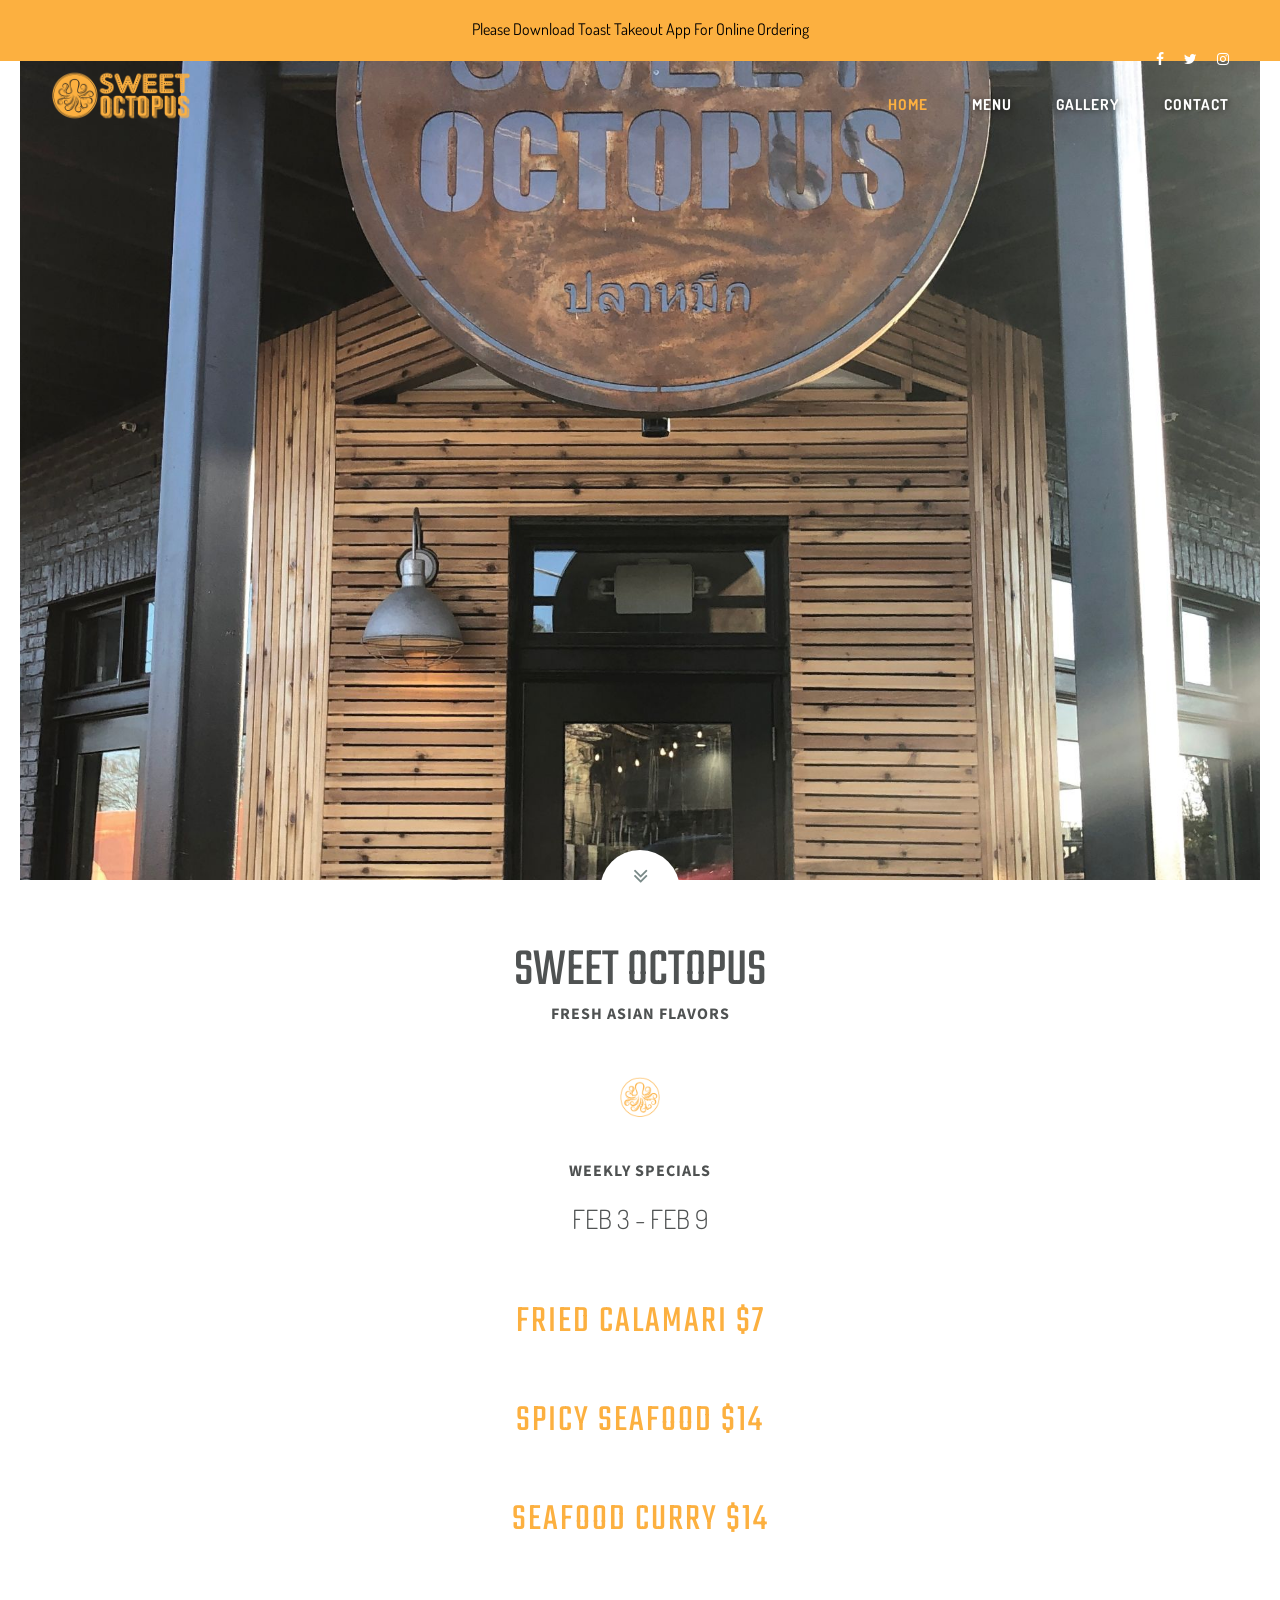
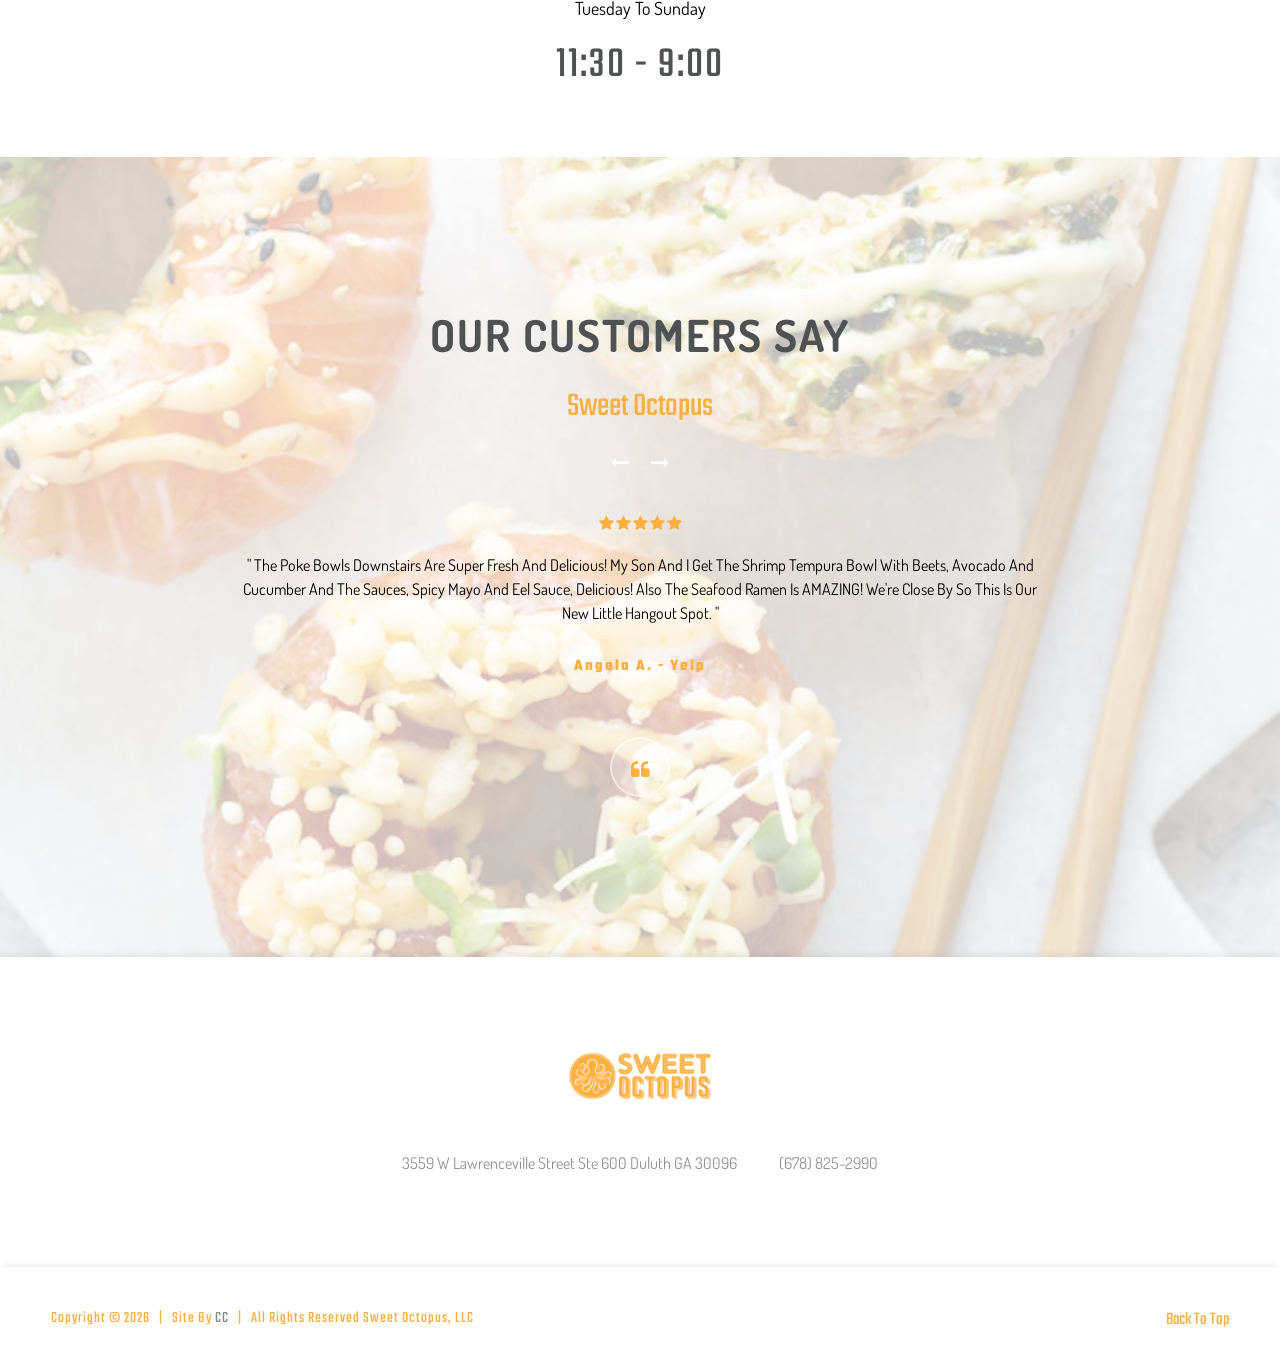
==== index.html @ 7206e348 "udpate date" ====
<!DOCTYPE HTML>
<html lang="en">
    <head>
        <!--=============== basic  ===============-->
        <meta charset="UTF-8">
        <title>Sweet Octopus | Atlanta Poke and Ramen</title>
        <meta name="viewport" content="width=device-width, initial-scale=1.0, minimum-scale=1.0, maximum-scale=1.0, user-scalable=no">
        <meta name="robots" content="index, follow"/>
        <meta name="keywords" content="atlanta ga poke ramen sake beer noodles thai food restaurant"/>
        <meta name="description" content="Poke and ramen restaurant in atlanta georgia"/>
        <!--=============== favicon  ===============-->
        <link rel="apple-touch-icon" sizes="180x180" href="/apple-touch-icon.png">
        <link rel="icon" type="image/png" sizes="32x32" href="/favicon-32x32.png">
        <link rel="icon" type="image/png" sizes="16x16" href="/favicon-16x16.png">
        <link rel="manifest" href="/site.webmanifest">

        <!--=============== css  ===============-->
        <link type="text/css" rel="stylesheet" href="css/reset.css">
        <link type="text/css" rel="stylesheet" href="css/plugins.css">
        <link type="text/css" rel="stylesheet" href="css/style.css">
        <link type="text/css" rel="stylesheet" href="css/color.css">
        <link href="https://fonts.googleapis.com/css?family=Dosis:400,700|Teko:400,700&display=swap" rel="stylesheet">


        <!--=============== favicons ===============-->
        <link rel="shortcut icon" href="/favicon.ico">
    </head>
    <body>
        <div class="loader"><img src="images/loader.png" alt="sweet octopus loading"></div>
        <!--================= main start ================-->
        <div id="main">
            <!--=============== header ===============-->

            <header>
                <div class="header-inner">
                    <div class="container">
                        <!--navigation social links-->
                        <div class="nav-social">
                            <ul>
                                <li><a href="https://www.facebook.com/SweetOctopusATL/" target="_blank"><i class="fa fa-facebook"></i></a></li>
                                <li><a href="#" target="_blank"><i class="fa fa-twitter"></i></a></li>
                                <li><a href="https://www.instagram.com/thesweetoctopus/" target="_blank"><i class="fa fa-instagram"></i></a></li>
                            </ul>
                        </div>
                        <!--logo-->
                        <div class="logo-holder">
                            <a href="index.html">
                            <img src="images/logo.png" class="respimg logo-vis" alt="sweet octopus logo">
                            <img src="images/logo2.png" class="respimg logo-notvis" alt="sweet octopus logo">
                            </a>
                        </div>
                        <!--Navigation -->
                        <div class="nav-holder">
                            <nav>
                                <ul>
                                    <li><a href="index.html" class="act-link">Home</a></li>
                                    <li><a href="#">Menu</a>
                                        <!-- Drop down -->
                                        <ul>
                                            <li><a href="sweetoctopus-poke-menu.html">Poke Menu </a></li>
                                            <li><a href="sweetoctopus-ramen-menu.html">Ramen Menu </a></li>
                                            <li><a href="sweetoctopus-thai-menu.html">Thai Menu </a></li>
                                            <li><a href="sweetoctopus-bar-menu.html">Bar Menu </a></li>
                                        </ul>
                                    </li>
                                    <li><a href="gallery.html">Gallery</a></li>
                                    <!-- <li><a href="#">Online Order</a>
                                        <ul>
                                            <li><a href="sweetoctopus-poke-menu.html">Curbside Pickup </a></li>
                                            <li><a href="sweetoctopus-ramen-menu.html">Delivery by UberEats </a></li>
                                        </ul>
                                    </li> -->
                                    <!-- <li><a href="sweetoctopus-press.html">Press</a></li>
                                    <li><a href="sweetoctopus-events.html">Events</a></li> -->
                                    <li><a href="contact.html">Contact</a></li>

                                </ul>
                            </nav>
                        </div>
                    </div>
                </div>
            </header>
            <!--header end-->
            <!--=============== wrapper ===============-->
            <div id="wrapper">
                <!--=============== Hero content ===============-->
                <div class="content full-height hero-content">
                    <div class="slideshow-container" data-top-bottom="transform: translateY(300px);" data-bottom-top="transform: translateY(-300px);">
                        <!-- slideshow -->
                        <div class="slides-container">
                            <!-- 1 -->
                            <div class="bg" style="background-image: url(images/bg/sweet-octopus-banner-entrance.jpg)"></div>
                            <!-- 1 -->
                            <div class="bg" style="background-image: url(images/bg/sweet-octopus-banner-poke.jpg)"></div>
                            <!-- 2 -->
                            <div class="bg" style="background-image: url(images/bg/sweet-octopus-banner-ramen.jpg)"></div>
                            <!-- 3 -->
                            <div class="bg" style="background-image: url(images/bg/sweet-octopus-banner-poke-2.jpg)"></div>
                        </div>
                        </div>
                        <div class="hero-title-holder">
                            <!-- <div class="overlay"></div> -->
                            <!-- <div class="hero-title">
                                <div class="hp-logo-container">
                                    <div class=""><img src="images/logo-lg.png" class="hp-logo" alt="sweet octopus octopus"></div>
                                </div>
                                <div class="separator color-separator"></div>
                                <h3>Order Online</h3>

                                <h4>Responsive restaurant  template</h4>
                            </div> -->
                        </div>
                        <div class="hero-link">
                            <a class="custom-scroll-link" href="#sec1"><i class="fa fa-angle-double-down"></i></a>
                        </div>
                </div>
                <!--hero end-->
                <div class="content">
                    <!--=============== About ===============-->
                    <section class="about-section">
                        <div class="container">

                            <div class="row">
                                <div class="col-md-12">
                                    <div class="section-title">
                                        <h1>Sweet Octopus</h1>
                                        <h4 class="decor-title">fresh asian flavors</h4>
                                    </div>

                                </div>
                                <div class="col-md-12">
                                    <div class="section-title">
                                        <div class="separator color-separator"></div>
                                        <br>
                                        <br>
                                        <h4 class="decor-title">Weekly Specials</h4>
                                        <h2>Feb 3 - Feb 9</h2>
                                        <br>

                                        <div class="specials-title">
                                            fried calamari $7
                                        </div>
                                        <!-- <p class="specials">
                                            famous Thai beef noodle soup, meat ball, rice noodle, bean sprout, garlic, scallions
                                        </p> -->

                                        <div class="specials-title">
                                            spicy seafood $14
                                        </div>

                                        <div class="specials-title">
                                            seafood curry $14
                                        </div>



                                    </div>

                                </div>

                            </div>

                            <br>
                            <br>

                            <div class="row">


                            </div>
                            <div class="row">
                                <div class="col-md-12">
                                    <h3 class="cc-heading">tuesday to sunday</h3>
                                    <br>
                                    <div class="hours">
                                        11:30 - 9:00
                                    </div>
                                </div>

                            </div>


                        </div>
                    </section>




                    <!--=============== testimonials ===============-->
                    <section class="parallax-section">
                        <div class="bg bg-parallax" style="background-image:url(images/bg/sweet-octopus-poke-banner-menu.jpg)" data-top-bottom="transform: translateY(300px);" data-bottom-top="transform: translateY(-300px);"></div>
                        <div class="overlay"></div>
                        <div class="container">
                            <h2>Our Customers Say</h2>
                            <h3>Sweet Octopus</h3>
                             <br>
                             <br>
                            <div class="row">
                                <div class="col-md-12">
                                    <div class="testimonials-holder">
                                        <div class="customNavigation">
                                            <a class="prev-slide transition"><i class="fa fa-long-arrow-left"></i></a>
                                            <a class="next-slide transition"><i class="fa fa-long-arrow-right"></i></a>
                                        </div>
                                        <div class="testimonials-slider owl-carousel">
                                            <div class="item">
                                                <ul>
                                                    <li><i class="fa fa-star"></i></li>
                                                    <li><i class="fa fa-star"></i></li>
                                                    <li><i class="fa fa-star"></i></li>
                                                    <li><i class="fa fa-star"></i></li>
                                                    <li><i class="fa fa-star"></i></li>
                                                </ul>
                                                <p>" The Poke bowls downstairs are super fresh and delicious! My son and I get the shrimp tempura bowl with beets, avocado and cucumber and the sauces, spicy mayo and eel sauce, delicious! Also the seafood ramen is AMAZING! We're close by so this is our new little hangout spot. "</p>
                                                <h4><a href="#">Angela A. - Yelp</h4>
                                            </div>
                                            <div class="item">
                                                <ul>
                                                    <li><i class="fa fa-star"></i></li>
                                                    <li><i class="fa fa-star"></i></li>
                                                    <li><i class="fa fa-star"></i></li>
                                                    <li><i class="fa fa-star"></i></li>
                                                    <li><i class="fa fa-star"></i></li>
                                                </ul>
                                                <p>" This was amazing. There's so much to say. First off the building is clean and it is very well designed and appealing to look at. Second the atmosphere is perfect. The music is not too loud and the spacious environment dissipates sound so that talking and other noise is muted. And lastly but most certainly not least is the food. It was incredibly delicious. So flavorful and tasty. Wonderful experience 10/10 would recommend. "</p>
                                                <h4><a href="#">Sean M. - Google</h4>
                                            </div>
                                            <div class="item">
                                                <ul>
                                                    <li><i class="fa fa-star"></i></li>
                                                    <li><i class="fa fa-star"></i></li>
                                                    <li><i class="fa fa-star"></i></li>
                                                    <li><i class="fa fa-star"></i></li>
                                                    <li><i class="fa fa-star"></i></li>
                                                </ul>
                                                <p>" Soooo good. Our first time here and the food was excellent. The staff was friendly and the place was really well decorated and put together. Will be back often. So happy we have yet another great option in Duluth. "</p>
                                                <h4><a href="#">Alyssa G. - Google</h4>
                                            </div>

                                            <div class="item">
                                                <ul>
                                                    <li><i class="fa fa-star"></i></li>
                                                    <li><i class="fa fa-star"></i></li>
                                                    <li><i class="fa fa-star"></i></li>
                                                    <li><i class="fa fa-star"></i></li>
                                                    <li><i class="fa fa-star"></i></li>
                                                </ul>
                                                <p>" I'm so happy to find poke burri and lifting noodles at yet another awesome location in Parsons alley across from Noona and maple street biscuit. "</p>
                                                <h4><a href="#">Dana O. - Yelp</h4>
                                            </div>

                                        </div>
                                    </div>
                                </div>
                            </div>
                            <div class="section-icon"><i class="fa fa-quote-left"></i></div>
                        </div>
                    </section>
                    <!--section end-->
                </div>
                <!--content end-->

                <div class="notification-bottom">
                  <p class="notification-text">Please Download Toast Takeout app for Online Ordering</p>
                </div>


                <!--=============== footer ===============-->
                <footer>
                    <div class="footer-inner">
                        <div class="container">
                            <div class="row">
                              <div class="col-md-12">
                                <div class="hero-footer">
                                    <div class="hp-logo-container">
                                        <div class=""><img src="images/logo.png" class="hp-logo" alt="sweet octopus logo"></div>
                                    </div>
                                </div>
                              </div>

                            </div>
                            <div class="row">
                                <!--tiwtter-->

                                <!--footer social links-->
                                <div class="col-md-12">

                                </div>

                            </div>
                            <div class="separator">
                                <span></span>
                            </div>
                            <!--footer contacts links -->
                            <ul class="footer-contacts">
                                <li><a href="https://goo.gl/maps/vGmS8ssxzGYB3hZU8">3559 W Lawrenceville Street Ste 600 Duluth GA 30096</a></li>
                                <li><a href="callto:6788252990">(678) 825-2990</a></li>
                            </ul>
                        </div>
                    </div>
                    <!--to top / privacy policy-->
                    <div class="to-top-holder">
                        <div class="container">
                            <p> <span>  Copyright © <script>document.write(new Date().getFullYear());</script>   |   Site By <a href='https://chameleoncollabo.com' target='_blank'>CC</a>   |   All Rights Reserved Sweet Octopus, LLC</p>
                            <div class="to-top"><span>Back To Top </span><i class="fa fa-angle-double-up"></i></div>
                        </div>
                    </div>
                </footer>
                <!--footer end -->
            </div>
            <!-- wrapper end -->
        </div>
        <!-- Main end -->
        <!--=============== google map ===============-->
        <script type="text/javascript" src="https://maps.google.com/maps/api/js?sensor=false"></script>
        <!--=============== scripts  ===============-->
        <script type="text/javascript" src="js/jquery.min.js"></script>
        <script type="text/javascript" src="js/plugins.js"></script>
        <script type="text/javascript" src="js/scripts.js"></script>
    </body>
</html>
---- css/style.css ----
@charset "utf-8";
/*======================================

 [ -Main Stylesheet-
  Theme: Lambert
  Version: 1.8
  Last change: 19/02/2019 ]
  	+++Fonts +++
	++++General Styles++++
	++++Typography ++++
	++++Page preload ++++
	++++Content Styles ++++
	++++Section's++++
	++++Header ++++
	++++Navigation ++++
	++++Home pages ++++
	++++Page title +++++
	++++Team ++++
	++++Menu ++++
	++++Gallery ++++
	++++Shop ++++
	++++Checkout ++++
	++++Footer ++++
	++++Twitter++++
	++++Blog ++++
	++++Subscribe ++++
	++++Map ++++
	++++Promotion  ++++
	++++Testimonials ++++
	++++Reservation ++++
	++++Contact ++++
	++++Video  ++++
	++++Contact ++++
	++++Media ++++
*/
/*-------------Import fonts ---------------------------------------*/
@import url(https://fonts.googleapis.com/css?family=Source+Sans+Pro:400,700,900|Cabin:400,700|Droid+Serif:400,700|Playball);
/*-------------General Style---------------------------------------*/
html{
	overflow-x:hidden !important;
	height:100%;
}
body{
	margin: 0;
	padding: 0;
	font-family: 'Dosis', sans-serif;
	font-weight: 400;
	font-size: 12px;
	color: #000;
	background-color:white;
	height:100%;
	text-align:center;
}
@-o-viewport {width: device-width;}
@-ms-viewport {width: device-width;}
@viewport {width: device-width;}
/*--------------Typography--------------------------------------*/
h1 {
	font-size: 4.46666666667em;
	text-transform: uppercase;
	font-weight: 400;
	line-height: 1.17em;
	font-family: 'Teko', sans-serif;
	color: #4f5252;
}
h2 {
	font-size: 2.2em;
	font-weight: 300;
	text-transform: uppercase;
	color: #4f5252;
}
h3 {
	font-size: 1em;
}
h4 {
	font-size: 0.9em;
	font-weight: 200;
}
h5 {
	font-size: 0.8em;
	font-weight: 200;
}
h6 {
	font-size: 2.6em;
	font-weight: 200;
	text-transform: capitalize;
}
p {
	text-align:left;
	font-size:16px;
	line-height:24px;
	padding-bottom:10px;
	color:#7a8a88;
	text-transform: capitalize;
}
.specials {
	text-align: center;
	color: black;
}
.advisory {
	font-size: 12px;
	color:#7a8a88;
}
blockquote {
	float:left;
	padding: 10px 20px;
	margin: 0 0 20px;
	font-size: 17.5px;
	border-left: 15px solid #eee;
}
blockquote p {
	font-family: Georgia, "Times New Roman", Times, serif;
	font-style:italic;
	color:#494949;
}
/* ---------Page preload--------------------------------------*/
.loader {
	position:fixed;
	top:50% !important;
	left:49% !important;
	width:50px;
	height:50px;
	margin-left:-25px;
	z-index:100;
	font-size:12px;
	line-height:50px;
	color:#fff;
}
.loader img{
	-webkit-animation:k3d 3.5s infinite linear;
	-moz-animation:k3d 3.5s infinite linear;
	-o-animation:k3d 3.5s infinite linear;
	animation:k3d 3.5s infinite linear
}
@-webkit-keyframes k3d {
  0% {
    -webkit-transform: rotateY(0deg);
  }
  50% {
    -webkit-transform: rotateY(360deg);
	opacity:0.3;
  }
  100%{
    -webkit-transform: rotateY(0deg);
  }
}
@-moz-keyframes k3d {

  0% {
   -moz-transform: rotateY(0deg);
  }
  50% {
    -moz-transform: rotateY(360deg);
	opacity:0.3;
  }
  100%{
    -moz-transform: rotateY(0deg);
  }

}
@-ms-keyframes k3d {


  0% {
    -ms-transform: rotateY(0deg);
  }
  50% {
     -ms-transform: rotateY(360deg);
	 opacity:0.3;
  }
  100%{
     -ms-transform: rotateY(0deg);
  }

}
@-o-keyframes k3d {

  0% {
   -o-transform: rotateY(0deg);
  }
  50% {
    -o-transform: rotateY(360deg);
	opacity:0.3;
  }
  100%{
     -o-transform: rotateY(0deg);
  }

}
@keyframes k3d {
0% {
  transform: rotateY(0deg);
  }
  50% {
    transform: rotateY(360deg);
	opacity:0.3;
  }
  100%{
     transform: rotateY(0deg);
  }

}
/* ---------Content Styles--------------------------------------*/

.notification-bottom {

	background-color: #fcb040;
  position: fixed;
  width: 100%;
  top: 0;
  left: 0;
	z-index: 1000;
	padding-top: 17px;
	padding-bottom: 10px;
	display: inline-block;
  /* Rest of your styling */
}
.notification-text {
	text-align: center;
	color: black;
}

.notification-close {
  position: absolute;
  right: 15px;
  top: 15px;
  /* This are approximated values, and the rest of your styling goes here */
}

#main{
	height:100%;
	width:100%;
	position:absolute;
	top:0;
	left:0;
	z-index:2;
	opacity:0;
}
#wrapper{
	float:left;
	position: relative;
	z-index:2;
	width:100%;
	background:#fff;
}
.container{
	max-width: 1224px;
	width:92%;
	margin:0 auto;
	position: relative;
	z-index:2;
}
.content {
	width:100%;
	position:relative;
	z-index:2;
	float:left;
}
.full-height {
	height:100%;
}
.bg {
	position:absolute;
	top:0;
	left:0;
	width:100%;
	height:100%;
	background-size: cover;
	background-attachment: scroll  ;
	background-position: center  ;
	background-repeat:repeat;
	background-origin: content-box;
	overflow:hidden;
}
.respimg {
	width:100%;
	height:auto;
}
@media only screen and  (max-width: 756px) {
	.respimg {
		width:65%;
		height:auto;
	}

}

.hp-logo {
	width:45%;
	height:auto;
}
.hp-logo-container {
	margin: 0 auto;

}
.overlay {
	position:absolute;
	top:0;
	left:0;
	width:100%;
	height:100%;
	background:rgba(255, 255, 255, 0.74);
	/* opacity:0.2; */
	z-index:2;
}
/* --------- Section's--------------------------------------*/
section {
	float:left;
	width:100%;
	position:relative;
	padding:40px 0;
	background:#fff;
}
.parallax-section {
	padding:150px 0;
	color:#fff;
	overflow:hidden;
}
.parallax-section .overlay {
	/* opacity:0.5; */
}
.section-separator {
	float:right;
	width:70%;
	height:6px;
	background:#000;
	margin-right:-20%;
}
.bg-parallax {
	height:150%;
	top:-25%;
}
.parallax-section h2 {
	text-transform:uppercase;
	font-weight:bold;
	font-size:44px;
	letter-spacing:2px;
	padding-bottom:20px;
	font-family: 'Dosis', sans-serif;
}
.parallax-section h3{
	color:#fff;
	font-size:34px;
	font-family: 'Teko', sans-serif;
}
section.header-section {
	padding:250px 0;
	border-top:20px solid #fff;
}
.section-title {
	float:left;
	width:100%;
	margin-bottom:20px;
}
.section-title h3 {
	font-size:58px;
	font-family: 'Teko', sans-serif;
}
.section-title h4 {
	font-size:16px;
	text-transform:uppercase;
	font-weight:bold;
	letter-spacing:1px;
	position:relative;
	display:inline-table;
	padding-bottom:20px;
	font-family: 'Source Sans Pro', sans-serif;
	color: #4f5252;
}
.decor-title:before ,  .decor-title:after {
	content:'';
	position:absolute;
	top:12px;
	/* background:url(../images/bef-af.png) no-repeat center; */
	width:26px;
	height:6px;
}
.decor-title:before {
	left:-46px;
}
.section-title h4:after {
	right:-46px;
}
.triangle-decor {
  position: absolute;
  top: -8px;
  left: 0;
  width: 100%;
  z-index: 57;
}
.about-section .link {
	margin-top:20px;
	float:left;
}
.about-section .single-slider-holder {
	margin-top:80px;
}
.bold-separator {
	float:left;
	width:100%;
	margin:50px 0;
	position:relative;
}
.bold-separator span {
	/* width:6px;
	height:6px; */
	display:inline-table;
	background:#fcb040;
	margin:0 auto;
	border-radius:100%;
}
.bold-separator:before , .bold-separator:after {
	content:'';
	position:absolute;
	width:10%;
	height:1px;
	top:2px;
	opacity:0.3;
}
.bold-separator:before {
	left:30%;
}
.bold-separator:after {
	right:30%;
}
.parallax-section .bold-separator span {
	background:#fff;
}
.align-text {
	text-align:center;
}
.img-wrap {
	position:absolute;
	top:0;
	right:0;
	width:30%;
	overflow:hidden;
	height:100%;
	z-index:4;
}
.no-border {
	border:none !important;
}
.no-padding {
	padding:0 !important;
}
.inner {
	max-width:800px;
	margin:0 auto;
}
.inner  p {
	text-align:center;
}
.link {
	font-size:17px;
	padding:10px 15px;
	display:inline-table;
	font-weight:bold;
	font-family: 'Teko', sans-serif;;
	letter-spacing:2px;
	margin-bottom:20px;
	-webkit-transition: all 200ms linear;
    -moz-transition: all 200ms linear;
    -o-transition: all 200ms linear;
    -ms-transition: all 200ms linear;
    transition: all 200ms linear;
	text-transform:uppercase;
}
.align-link {
	margin-top:30px;
}
.link:hover {
	color:#000;
}
.align-link:hover {
	color:#fff;
}
.section-icon {
	width:60px;
	height:60px;
	line-height:60px;
	margin:10px auto;
	background:rgba(255,255,255,0.21);
	border:2px solid rgba(255,255,255,0.51);
	border-radius:100%;
	font-size:20px;
}
/*------ Header  ------------------------------------------------*/
header{
	position:fixed;
	top:0;
	left:0;
	z-index:20;
	width:100%;
	-webkit-transform: translate3d(0,0,0);
}
.header-inner {
	float:left;
	width:100%;
	position:relative;
	padding:30px 0;
	top:0;
	-webkit-transition: all 300ms linear;
    -moz-transition: all 300ms linear;
    -o-transition: all 300ms linear;
    -ms-transition: all 300ms linear;
    transition: all 300ms linear;
}
.header-inner:before {
	content:'';
	position:absolute;
	top:0;
	left:0;
	width:100%;
	height:0;
	background:#fff;
	-webkit-transition: all 200ms linear;
    -moz-transition: all 200ms linear;
    -o-transition: all 200ms linear;
    -ms-transition: all 200ms linear;
    transition: all 200ms linear;
	box-shadow: 0 0 10px rgba(0,0,0,.1);
}
.logo-holder {
	float:left;
	position:relative;
	max-width:140px;
}
.logo-holder a {
	margin-top:0px;
	display:block;
	position:relative;
}
.logo-vis {
	position:relative;
	z-index:1;
	-webkit-transition: all 300ms linear;
    -moz-transition: all 300ms linear;
    -o-transition: all 300ms linear;
    -ms-transition: all 300ms linear;
    transition: all 300ms linear;
}
.logo-notvis {
	position:absolute;
	top:0;
	left:0;
	z-index:2;
	opacity:0;
	-webkit-transition: all 300ms linear;
    -moz-transition: all 300ms linear;
    -o-transition: all 300ms linear;
    -ms-transition: all 300ms linear;
    transition: all 300ms linear;
	opacity:0;
}
.logo-sticky  img.logo-vis {
	opacity:0;
}
.logo-sticky img.logo-notvis {
	opacity:1;
}
header.sticky .header-inner:before , header.flat-header .header-inner:before {
	height:100%;

}
header.sticky .header-inner {
	top:-40px;
	padding:25px 0;
}
/*------ Navigation  ------------------------------------------------*/
.nav-holder {
	float:right;
	position:relative;
	margin-top:20px;
}
nav {
	position:relative;
	float:left;
	width:100%;
}
nav li{
	float:left;
	position:relative;
	padding: 10px 22px;
}
nav li a {
	float: left;
	line-height: 1;
	font-size: 15px;
	font-weight: 700;
	text-transform: uppercase;
	letter-spacing: 1px;
	color: #fff;
	text-shadow: 1px 1px 6px rgba(0, 0, 0, 0.65);
	top:0;
	position:relative;
	font-family: 'Dosis', sans-serif;
	-webkit-transition: all 100ms linear;
    -moz-transition: all 100ms linear;
    -o-transition: all 100ms linear;
    -ms-transition: all 100ms linear;
    transition: all 100ms linear;
}


nav li a.act-link:before , nav li a.act-link:after {
	-webkit-transform: scale(1.0);
	-moz-transform:scale(1.0);
	transform: scale(1.0);
	opacity:1;
}
nav li ul a:before , nav li ul a:after {
	display:none;
}
nav li ul a.act-link {
	color:#000;
	font-weight:600;
}
nav li ul {
	margin: 30px 0 0 0;
	opacity: 0;
	visibility: hidden;
	position: absolute;
	min-width:150px;
	top: 38px;
	left: 0;
	z-index: 1;
	transition: all .2s ease-in-out;
	border:1px solid rgba(255,255,255,0.41);
	background:rgba(255,255,255,0.21);
}
nav li:hover > ul {
	opacity: 1;
	visibility: visible;
	margin: 0;
}
nav li:last-child {
	padding-right:0;
}
.nav-button-holder {
	top:40px;
	right:20px;
	display:none;
	position:absolute;
}
.nav-button {
	float:right;
	width:30px;
	height:24px;
	position:relative;
	margin-top:22px;
	cursor:pointer;
}
.nav-button span {
	float:left;
	width:100%;
	height:4px;
	background:#fff;
	margin-bottom:2px;
	position:relative;
}
header.sticky nav a ,  header.flat-header nav a{
	color:#000;
}
header.sticky nav li a:before  , header.sticky nav li a:after , header.flat-header nav li a:before , header.flat-header    nav li a:after{
	background:#000;
}
header.sticky .nav-button span  , header.flat-header .nav-button span{
	background:#000;
}
header.sticky nav li ul {
	background:rgba(255,255,255,1);
}
.nav-social {
	float:right;
	width:100%;
	position:relative;
	-webkit-transition: all 600ms linear;
    -moz-transition: all 600ms linear;
    -o-transition: all 600ms linear;
    -ms-transition: all 600ms linear;
    transition: all 600ms linear;
	top:10px;
}
.nav-social ul {
	float:right;
}
.nav-social li  {
	float:left;
	padding:10px;
}
.nav-social li:last-child {
	padding-right:0;
}
.nav-social li a {
	color:#fff;
	font-size:14px;
}
header.sticky   .nav-social   {
	top:-110px;
}
.subnav {
	float:right;
	margin:30px 6px 0 0 ;
}
.subnav a {
	display:inline-block;
	line-height: 1;
	font-size: 13px;
	color: #fff;
	top:0;
	padding-left:16px;
	position:relative;
	-webkit-transition: all 100ms linear;
    -moz-transition: all 100ms linear;
    -o-transition: all 100ms linear;
    -ms-transition: all 100ms linear;
    transition: all 100ms linear;
}
.subnav a i {
	padding-right:4px;
}
header.sticky nav a , header.sticky .subnav a  , header.flat-header .nav-social li a , header.flat-header .subnav a {
	color:#000;
	text-shadow: none;
}
.height-emulator {
	float:left;
	width:100%;
	position:relative;
	z-index:1
}
/*------ Home -------------------------------------------------*/
.hero-link {
	position:absolute;
	bottom:0;
	left:0;
	width:100%;
	height:20px;
	background:#fff;
	z-index:15;
}
.hero-link a {
	font-size:24px;
	position:absolute;
	width:50px;
	height:50px;
	left:50%;
	margin-left:-25px;
	margin-top:-20px;
	-webkit-transition: all 200ms linear;
    -moz-transition: all 200ms linear;
    -o-transition: all 200ms linear;
    -ms-transition: all 200ms linear;
    transition: all 200ms linear;
}
.hero-line {
	content:'';
	position:absolute;
	top:0;
	left:0;
	width:100%;
	height:20px;
	background:#fff;
	z-index:20;
}
.hero-content:before {
	content:'';
	position:absolute;
	top:0;
	left:0;
	width:20px;
	height:100%;
	background:#fff;
	z-index:20;
}
.hero-content:after {
	content:'';
	position:absolute;
	top:0;
	right:0;
	width:20px;
	height:100%;
	background:#fff;
	z-index:20;
}
.hero-link a:before {
	content:'';
	position:absolute;
	top:-10px;
	left:50%;
	margin-left:-40px;
	width:80px;
	height:80px;
	border-radius:100%;
	background:#fff;
	z-index:-1;
}
.fullheight-carousel-holder {
	position:absolute;
	top:0;
	left:0;
	width:100%;
	height:100%;
}
.fullheight-carousel {
	 height:100%;
	 background:#191919;
	 width:100%;
	 overflow:hidden;
}
.fullheight-carousel .item , .carousel-item{
	 width:100%;
	 height:100%;
	 float:left;
	 overflow:hidden;
	 position:relative;
}
.carousel-item  .overlay  {
	opacity:0.5;
	-webkit-transition: all 300ms linear;
    -moz-transition: all 300ms linear;
    -o-transition: all 300ms linear;
    -ms-transition: all 300ms linear;
    transition: all 300ms linear;
}
.carousel-link-holder {
	width:100%;
	position:absolute;
	top:50%;
	left:0;
	z-index:5;
}
.carousel-item .bg {
	-webkit-transition: all 500ms linear;
    -moz-transition: all 500ms linear;
    -o-transition: all 500ms linear;
    -ms-transition: all 500ms linear;
    transition: all 500ms linear;
}
.vis-decor .bg {
	-webkit-transform: scale(1.2);
	-moz-transform:scale(1.2);
	transform: scale(1.2);
}
.vis-decor .overlay {
	opacity:0.7;
}
.carousel-link-holder  h3 {
	font-size:40px;
	letter-spacing:2px;
	position:relative;
	width:100%;
	color:#fff;
	font-weight:bold;
	letter-spacing:3px;
	padding:10px 0;
	font-family: 'Teko', sans-serif;;
}
.carousel-link-holder  h3 a{
	color:#fff;
}
.carousel-link-holder  h4 {
	font-size: 14px;
	text-transform:uppercase;
	letter-spacing:2px;
	position:relative;
	margin:3px 0 10px 0;
	color:#fff;
	font-weight:bold;
	max-width:350px;
	margin:0 auto;
}
.media-container {
	position:absolute;
	top:0;
	left:0;
	width:100%;
	height:100%;
	overflow:hidden;
}
.fullheight-carousel-holder .customNavigation {
	position:absolute;
	bottom:40px;
	right:60px;
	z-index:5;
}
.fullheight-carousel-holder .customNavigation a {
	width:40px;
	height:40px;
	margin-right:1px;
	float:left;
	line-height:40px;
	color:#fff;
	font-size:17px;
	cursor:pointer;
	-webkit-transition: all 500ms linear;
    -moz-transition: all 500ms linear;
    -o-transition: all 500ms linear;
    -ms-transition: all 500ms linear;
    transition: all 500ms linear;
}
.fullheight-carousel-holder .customNavigation a:hover {
	-webkit-transform: scale(0.9);
	-moz-transform:scale(0.9);
	transform: scale(0.9);
}
.hero-title-holder {
	position:absolute;
	top:0;
	width:100%;
	height:100%;
	z-index:3;
}
.hero-title-holder .overlay {
	opacity:0.4;
}
.hero-title {
	max-width:450px;
	margin:0 auto;
	top:50%;
	position:relative;
	z-index:5;
}
.hero-footer {
	max-width:320px;
	margin:0 auto;
	top:50%;
	position:relative;
	z-index:5;
}
.hero-decor {
	position:absolute;
	left:50%;
	margin-left:-50px;
	width:100px;
	height:50px;
}
.t-dec {
	top:-60px;
}
.b-dec {
	bottom:-70px;
}
.half-circle {
    width: 100px;
    height: 50px;
    border-bottom-left-radius: 200px;
    border-bottom-right-radius: 200px;
    border: 5px solid rgba(255,255,255,0.51);
    border-top: 0 !important;
	position:relative;
    -webkit-box-sizing: border-box;
    -moz-box-sizing: border-box;
    box-sizing: border-box;
}
.half-circle:before {
	content:'\f005';
	position:absolute;
	top:50%;
	left:50%;
	width:20px;
	height:20px;
    font-family: FontAwesome;
    font-style: normal;
    font-weight: normal;
    text-decoration: inherit;
	margin-top:-15px;
	margin-left:-10px;
	color:#fff;
	font-size:18px;
}
.hero-title h3 {
	font-size:40px;
	letter-spacing:2px;
	position:relative;
	width:100%;
	margin-bottom:10px;
	color:#fff;
	font-weight:bold;
	letter-spacing:3px;
	padding:10px 0;
	font-family: 'Teko', sans-serif;;
}
.hero-title h4 {
	font-size: 14px;
	text-transform:uppercase;
	letter-spacing:2px;
	position:relative;
	margin:6px 0 10px 0;
	color:#fff;
	max-width:350px;
	margin:0 auto;
}
.hero-title h4:before , .hero-title h4:after {
	content:'';
	position:absolute;
	top:50%;
	width:75px;
	height:1px;
	opacity:0.6;
}
.hero-title h4:before {
	left:-90px;
}
.hero-title h4:after {
	right:-90px;
}
.hero-title h3 a  , .hero-title h4 a{
	color:#fff;
}
.hero-title h4 a {
	float:right;
}
.hero-title h4 a:hover , .hero-title h4 a:hover i {
	color:#fff;
}
.hero-title h4 a {
	padding-right:0;
}
.slides-pagination {
	z-index:20;
}
.mob-bg {
	display:none;
}
/*------ Page title  ------------------------------------------------*/
.page-title {
	float:left;
	max-width:550px;
	padding:30px 0 10px;
	position:relative;
	border-bottom:6px solid #eee;
}
.page-title h2 {
	float:left;
	max-width:550px;
	font-family:'futurastd-bold';
	text-transform:uppercase;
	padding-bottom:20px;
	font-size:44px;
	text-align:left;
	letter-spacing:2px;
	font-weight:bold;
}
.page-title h3 {
	float:left;
	width:100%;
	line-height:26px;
	font-size:12px;
	text-align:left;
	font-family:'futurastd-bold';
	text-transform:uppercase;
	margin-bottom:10px;
	color:#666;
}
.page-title h3 span {
	float:left;
	max-width:550px;
}
.fullwidth-slider-holder , .single-slider-holder {
	float:left;
	width:100%;
	position:relative;
}
.fullwidth-slider-holder .item {
	position:relative;
}
.full-width-holder {
	float:left;
	width:100%;
	position:relative;
}
.single-slider-holder .customNavigation a {
	position:absolute;
	top:50%;
	width:40px;
	height:40px;
	margin-top:-20px;
	border-radius:100%;
	color:#fff;
	font-size:19px;
	line-height:40px;
	z-index:10;
	background:rgba(51,51,51,0.51);
	cursor:pointer;
}
.single-slider-holder .customNavigation a.next-slide {
	right:6px;
}
.single-slider-holder .customNavigation a.prev-slide {
	left:6px;
}
article {
	float:left;
	margin-top:10px;
	width:100%;
	position:relative;
}
.separator {
	width:56px;
	height:24px;
	margin:10px auto 10px;
	background:url(../images/separator.png) no-repeat center;
 }
.color-separator {
	background:url(../images/color-separator.png) no-repeat center;
	background-size: 40px auto;
	height: 45px;
}
.cc-separator {
		display: block;
		margin: 10px auto 10px;
    max-width:40px;
    max-height:40px;
    width: auto;
    height: auto;
}
.cc-heading {
	font-size: 1.5em;
	text-transform: capitalize;
}
.work-time {
	margin:0 auto;
	max-width:800px;
	position:relative;
}
.work-time:before {
	content:'';
	position:absolute;
	top:40%;
	left:50%;
	margin-left:-5px;
	width:10px;
	height:62%;
	/* background:url(../images/ver-separator.png) repeat-y; */
}
.hours {
	text-transform: uppercase;
	/* font-weight: bold; */
	font-size: 44px;
	letter-spacing: 2px;
	padding-bottom: 20px;
	font-family: 'Teko', sans-serif;
	color: #4f5252;
}
.specials-title {
	text-transform: uppercase;
	/* font-weight: bold; */
	font-size: 38px;
	letter-spacing: 2px;
	font-family: 'Teko', sans-serif;
	color:#fcb040;
	padding-top: 45px;

}
.big-number {
	margin:50px auto 0;
	position:relative;
}
.big-number a {
	font-size:40px;
	font-weight:bold;
	letter-spacing:1px;
	padding:10px 0;
	font-family: 'Teko', sans-serif;;
	-webkit-transition: all 500ms linear;
    -moz-transition: all 500ms linear;
    -o-transition: all 500ms linear;
    -ms-transition: all 500ms linear;
    transition: all 500ms linear;
}
.big-number a:hover {
	color:#fff;
	text-decoration:underline;
}
/*------ Team  ------------------------------------------------*/
.team-box {
	float:left;
	width:100%;
	position:relative;
	margin-top:60px;
}
.team-links {
	max-width:800px;
	margin:50px auto;
	position:relative;
}
.team-item {
	float:left;
	width:25%;
	padding:20px;
}
.team-item  a {
	position:relative;
	float:left;
	width:100%;
	height:100%;
}
.team-item  a img {
	border-radius:100%;
}
.chefname {
	font-size:20px;
	font-weight:bold;
	letter-spacing:1px;
	padding:10px 0;
	font-family: 'Teko', sans-serif;;
	display:inline-table;
}
 .chefinfo {
	display:inline-table;
	font-size:14px;
	font-weight:bold;
}
.white-popup-block {
    max-width: 900px;
    margin: 0 auto;
}
.popup-modal-dismiss {
    float: right;
}
.team-modal {
	float:left;
	width:100%;
	text-align:center;
    position: relative;
    padding: 50px;
    margin-top: 35px;
    margin-bottom: 35px;
	background: #fff;
}
.team-modal:before  {
	content:'';
	position:absolute;
	top:3.5%;
	left:3.5%;
	width:92%;
	height:92%;
	opacity:0.5;
}
.team-modal p {
	text-align:center;
}
.team-modal h5    {
	padding:10px 0;
	display:inline-table;
	font-weight:bold;
	letter-spacing:1px;
	font-size:16px;
	font-family: 'Teko', sans-serif;;
	letter-spacing:2px;
}
.team-social  li {
	display:inline-block;
	padding:10px;
	font-size:23px;
}
.popup-modal-dismiss {
	position:absolute;
	top:10px;
	right:20px;
	height:50px;
	width:50px;
	background:#fff;
	z-index:2;
	line-height:50px;
	font-size:20px;
}
.team-details {
	position:absolute;
	top:30%;
	left:0;
	width:100%;
	font-weight:bold;
	letter-spacing:1px;
	font-size:18px;
	font-family: 'Teko', sans-serif;;
	letter-spacing:2px;
	opacity:0;
}
.team-item  a img  , .team-details , .menu-item a {
	-webkit-transition: all 300ms linear;
    -moz-transition: all 300ms linear;
    -o-transition: all 300ms linear;
    -ms-transition: all 300ms linear;
    transition: all 300ms linear;
}
.team-item  a:hover img {
	-webkit-transform: scale(0.9);
	-moz-transform:scale(0.9);
	transform: scale(0.9);
	opacity:0.3;
}
.team-item  a:hover .team-details {
	opacity:1;
}
/*------ menu ------------------------------------------------*/
.menu-holder  , .menu-item{
	float:left;
	width:100%;
	position:relative;
}
.menu-item {
	padding:24px 20px;
}
.menu-item-details {
	display:table;
	font-weight: 400;
}
.menu-item-desc {
	padding-right: 5px;
	font-family: 'Dosis', sans-serif;
	font-weight:400;
	text-align:left;
	font-size:20px;
	display: table-cell;
	white-space: nowrap;
	width: 10%;
	line-height:15px;
	text-align:left;
	text-transform: capitalize;
	color: #4f5252;
}
.menu-item-dot {
	display: table-cell;
	width: 88%;
	border-bottom: 1px dotted #000;
}
.menu-item-price {
	text-align:right;
	font-size:20px;
}
.menu-item-prices {
	display: table-cell;
	white-space: nowrap;
	width: 2%;
	padding:10px 0 0 10px;
	font-weight: 400;
	text-align:left;
	color:#7a8a88;
}
.hot-deal:before {
	content:'';
	position:absolute;
	top:0;
	left:0;
	width:100%;
	height:100%;
}
.hot-desc {
	position:absolute;
	top:0;
	left:0;
	padding:0 20px;
	color:#fff;
	height:30px;
	line-height:30px;
	font-size:14px;
	font-family: 'Teko', sans-serif;;
	letter-spacing:2px;
}
.menu-bg {
	position:absolute;
	bottom:0;
	width:650px;
	height:400px;
	background-size: contain;
	background-repeat:no-repeat;
	background-position:bottom;
	opacity:0.2;
}
.lbd {
	left:0;
}
.rbd {
	right:0;
}
/*------ Gallery  ------------------------------------------------*/
.gallery-filters {
	float:left;
	width:100%;
}
.gallery-filters  a {
	margin-right:20px;
	line-height: 1;
	font-size: 11px;
	color: #666;
	position:relative;
	font-size:17px;
	letter-spacing:2px;
	font-weight:bold;
}
.gallery-items   {
	float:left;
	width:100%;
}
.grid-item-holder , .box-item , .box-item a {
	 float:left;
	 width:100%;
	 height:auto;
	 position:relative;
	 overflow:hidden;
}
.box-item {
	height:100%
}
.hid-port-info .grid-item-holder {
	overflow:hidden;
}
.grid-small-pad  .grid-item-holder{
	padding:10px 20px 10px 0;
}
.gallery-item, .grid-sizer {
	width: 25%;
	position:relative;
}
.gallery-item-second,
.grid-sizer-second {
	width: 50%;
}
.gallery-item-three,
.grid-sizer-three {
	width: 75%;
}
.gallery-item img, .grid-sizer img {
	width: 100%;
	height: auto;
	position:relative;
	z-index:1;
}
.four-coulms .gallery-item , .four-coulms .grid-sizer{
	width:25%;
}
.three-coulms .gallery-item , .three-coulms .grid-sizer{
	width:33.33333%;
}
.three-coulms .gallery-item-second {
	width:66.66666%;
}
.box-item .overlay {
	z-index:2;
	opacity:0;
	background:#000;
}
.box-item i {
	position:absolute;
	top:-100%;
	left:50%;
	width:30px;
	height:30px;
	z-index:5;
	opacity:0;
	margin-top:-15px;
	font-size:28px;
	line-height:30px;
	margin-left:-15px;
}
.box-item:hover .overlay {
	opacity:0.6;
}
.box-item:hover i {
	top:50%;
	opacity:1;
}
.box-item i , .box-item .overlay {
	-webkit-transition: all 400ms linear;
    -moz-transition: all 400ms linear;
    -o-transition: all 400ms linear;
    -ms-transition: all 400ms linear;
    transition: all 400ms linear;
}
/*------ Shop ------------------------------------------------*/
.products {
	float:left;
	width:100%;
	position:relative;
}
.products li.product-cat-mains {
	float:left;
	width:33.33333%;
	padding:20px;
	margin-bottom:20px;
	overflow:hidden;
}
.product-cat-mains h4 {
	float:left;
	width:100%;
	padding:20px 0;
	font-family: 'Dosis', sans-serif;
	font-weight: bold;
	font-style: italic;
	font-size: 20px;
	line-height: 15px;
  	-webkit-transition: all 400ms linear;
    -moz-transition: all 400ms linear;
    -o-transition: all 400ms linear;
    -ms-transition: all 400ms linear;
    transition: all 400ms linear;
}
.product-cat-mains h4:hover {
	opacity:0.6;
}
.product-cats {
	padding:10px 0 20px 0;
}
.product-cats li{
	display:inline-block;
	padding:4px 10px;
}
.product-cats li a {
	font-weight:bold;
	font-size:14px;
	-webkit-transition: all 400ms linear;
    -moz-transition: all 400ms linear;
    -o-transition: all 400ms linear;
    -ms-transition: all 400ms linear;
    transition: all 400ms linear;
}
.product-price {
	float:left;
	width:100%;
	padding:20px 0;
	border-top:1px solid #ccc;
	position:relative;
	font-family: 'Teko', sans-serif;;
}
.product-price span {
	position:relative;
	display:inline-table;
	font-size:30px;
	top:0;
	-webkit-transition: all 200ms linear;
    -moz-transition: all 200ms linear;
    -o-transition: all 200ms linear;
    -ms-transition: all 200ms linear;
    transition: all 200ms linear;
}
.product-price a {
	position:absolute;
	top:0;
	left:0;
	width:100%;
	height:100%;
	font-size:24px;
	line-height:64px;
	bottom:-100%;
	opacity:0;
	-webkit-transition: all 400ms linear;
    -moz-transition: all 400ms linear;
    -o-transition: all 400ms linear;
    -ms-transition: all 400ms linear;
    transition: all 400ms linear;
	font-family: 'Teko', sans-serif;;
}
.product-price a:hover , .product-cats li a:hover{
	color:#000;
}
.products li:hover .product-price span   {
	opacity:0;
}
.products li:hover .product-price a  {
	opacity:1;
	bottom:0;
}
.product-price:before , .product-price:after{
	/* content:''; */
	position:absolute;
	top:0;
	left:50%;
}
.product-price:before {
	background:#fff;
	width:20px;
	margin-left:-10px;
	margin-top:-6px;
	height:10px;
	z-index:1;
}
.product-price:after {
	width:6px;
	height:6px;
	border-radius:100%;
	margin-left:-3px;
	margin-top:-4px;
	z-index:2;
	background:#000;
}
.orderby {
	padding:8px 6px;
	border-radius:3px;
	margin-bottom:26px;
	font-weight:bold;
}
.content-pagination {
	float:left;
	width:100%;
	margin-top: 25px;
    font-size: 14px;
}
.content-pagination a {
    color: #999;
    display:inline-block;
	font-weight:300;
    height: 40px;
    line-height: 40px;
    width: 40px;
    border: 1px solid #eee;
}
.content-pagination a.current-page, .content-pagination a:hover {
    color:#fff;
}
.content-pagination  span.content-pagination-num{
	display: inline-block;
    padding:9px 15px;
	color:#666;
	font-size:12px !important;
	text-transform:uppercase;
}
.prevposts-link{
	margin-right:8px;
}
.nextposts-link{
	margin-left:8px;
}
.product-item-holder-cc {
	float:left;
	width:100%;
	position:relative;
	padding:50px 0;
}
.product-item-holder {
	float:left;
	width:100%;
	position:relative;
	border-top:2px solid #eee;
	padding:50px 0;
}
.product-slider  .owl-controls{
	margin-top:20px;
}
.product-slider  .item-link {
    position: relative;
	float:left;
	width:33.33333333%;
	height:80px;
	margin-bottom:10px;
	-webkit-transition: all 200ms linear;
    -moz-transition: all 200ms linear;
    -o-transition: all 200ms linear;
    -ms-transition: all 200ms linear;
    transition: all 200ms linear;
}
.owl-theme .owl-controls .active .item-link {
	  opacity:0.6;
}
.product-image  , .product-item , .pr-opt{
	float:left;
	position:relative;
	margin-bottom:20px;
	width:100%;
}
.product-image .customNavigation a {
	position:absolute;
	top:50%;
	width:50px;
	height:50px;
	margin-top:-55px;
	border:2px solid #fff;
	border-radius:100%;
	color:#fff;
	font-size:19px;
	line-height:50px;
	z-index:10;
	cursor:pointer;
}
.product-image .customNavigation a.next-slide {
	right:6px;
}
.product-image .customNavigation a.prev-slide {
	left:6px;
}
.product-item  {
	text-align:left;
}
.product-item  h2 {
	font-family: 'Teko', sans-serif;;
	padding-bottom:20px;
	border-bottom:1px solid #eee;
	font-size:44px;
}
.pr-opt {
	border-bottom:1px solid #eee;
}
.product-rating  , .product-item-price{
	float:left;
	width:50%;
	padding:20px;
	font-size:14px;
}
.product-rating ul , .product-rating span  {
	float:right;
}
.product-rating span {
	margin-left:4px;
}
.product-rating li {
	display:inline-block;
	padding:1px;
}
.product-item-price {
 	font-family: 'Teko', sans-serif;;
	font-size:24px
}
.product-item-price span {
	text-decoration:line-through;
	padding-right:10px;
	font-size:15px;
	opacity:0.6;
}
.product-item p {
	max-width:600px;
}
.quantity {
	float:left;
	padding:20px 0;
	width:100%;
}
.quantity input {
	background:none;
	border:none;
	-webkit-appearance:none;
	float:left;
	width:50px;
	height:50px;
	background:#262526;
	font-size:14px;
	color:#fff;
	cursor:pointer;
	line-height:50px;
	text-align:center;
}
.quantity a {
	float:left;
	height:50px;
	padding:0 30px;
	line-height:50px;
	font-size:16px;
	letter-spacing:2px;
	font-weight:bold;
	border-radius:4px;
	font-family: 'Teko', sans-serif;;
	margin-left:15px;
	background:#262526
}
.product-meta {
	float:left;
	max-width:450px;
	text-align:left;
	margin-top:30px;
}
.sku_wrapper , .posted_in , .tagged_as {
	float:left;
	width:100%;
	margin-bottom:10px;
	font-size:16px;
	font-weight:bold;
}
.product-meta span a {
	padding-left:6px;
}
.tabs-menu {
    height: 30px;
    float: left;
	width:100%;
}
.tabs-menu li {
    height: 30px;
    line-height: 30px;
    float: left;
    margin-right: 10px;
    background: #f4f4f4;
    border:1px solid rgba(0,0,0,.07);
	border-bottom:none;
}
.tabs-menu li.current {
    position: relative;
    background: #fff;
    z-index: 5;
}
.tabs-menu li a {
    padding: 10px;
    color: #666;
	-webkit-transition: all 300ms linear;
    -moz-transition: all 300ms linear;
    -o-transition: all 300ms linear;
    -ms-transition: all 300ms linear;
    transition: all 300ms linear;
}
.tabs-menu .current a {
    color: #fff;
}
#tabs-container {
	float: left;
	width: 100%;
	margin-top:10px;
}
.tab {
	 float: left;
	 width: 100%;
	 border-top:1px solid rgba(0,0,0,.07);
}
.tab-content {
    width: 100%;
    padding: 20px 0;
    display: none;
}
#tab-1 {
	display: block;
}
/* --------Checkout table------------------------------ */
.checkout-table {
	border: 1px solid #eee;
	float:left;
	width:100%;
	font-size:18px;
}
.checkout-table > tbody > tr > td,
.checkout-table > tbody > tr > th,
.checkout-table > tfoot > tr > td,
.checkout-table > tfoot > tr > th,
.checkout-table > thead > tr > td,
.checkout-table > thead > tr > th {
	border-top: 1px solid #eee;
	padding: 12px;
}
.checkout-table tr td,
.checkout-table tr th {
	border-top: 1px solid #eee;
	border-bottom: 1px solid #eee;
	border-right: 1px solid #eee;
	border-left: 1px solid #eee;
}

.checkout-table tbody tr td:first-child,
.checkout-table tbody tr th:first-child {
	max-width: 36px;
}
.pr-remove {
	vertical-align: middle !important;
	text-align: center;
}
.order-money {
	font-family: 'Teko', sans-serif;;
	font-size:18px;
}
.order-count {
	border:none;
	width:60px;
	height:50px;
	text-align:center;
	font-weight:bold;
}
.product-name {
	font-weight:bold;
}
.coupon-holder {
	float:left;
	width:100%;
	margin-top:30px;
	padding: 12px 12px 20px 12px;
}
.coupon-holder .col-md-12 {
	border-bottom:1px solid #eee;
}
.coupon-holder input{
	float:left;
	background:none;
	margin-bottom:20px;
	font-size: 14px;
	height:40px;
	border-radius: none;
	position:relative;
	z-index:20;
	padding-left:8px;
	color:#000;
	border:0;
	border:1px solid #ccc;
	border-radius:4px;
	margin-left:-12px;
}
.coupon-holder button.btn-a{
	float:left;
	height:38px;
	border:none;
	color:#fff;
	cursor:pointer;
	padding:0 20px;
	background:#262526 !important;
	border-radius:4px;
	margin-left:20px;
	-webkit-appearance: none;
	background:rgba(255,255,255,1.0);
	-webkit-transition: all 0.3s ease-in-out;
	-moz-transition: all 0.3s ease-in-out;
	-o-transition: all 0.3s ease-in-out;
	-ms-transition: all 0.3s ease-in-out;
	transition: all 0.3s ease-in-out;
}
.coupon-holder button.btn-uc {
	height:38px;
	border:none;
	color:#fff;
	cursor:pointer;
	padding:0 20px;
	background:#262526 !important;
	border-radius:4px;
	-webkit-appearance: none;
	background:rgba(255,255,255,1.0);
	-webkit-transition: all 0.3s ease-in-out;
	-moz-transition: all 0.3s ease-in-out;
	-o-transition: all 0.3s ease-in-out;
	-ms-transition: all 0.3s ease-in-out;
	transition: all 0.3s ease-in-out;
}
.cart-totals {
	float:left;
	width:100%;
	margin-top:30px;
}
.cart-totals h4 {
	font-size:20px;
	font-weight:bold;
	letter-spacing:1px;
	padding:20px 0;
	font-family: 'Teko', sans-serif;;
}
.cart-totals  button {
	float:right;
	margin-top:30px;
	height:38px;
	border:none;
	color:#fff;
	cursor:pointer;
	padding:0 20px;
	background:#262526 !important;
	border-radius:4px;
	margin-left:20px;
	-webkit-appearance: none;
	background:rgba(255,255,255,1.0);
	-webkit-transition: all 0.3s ease-in-out;
	-moz-transition: all 0.3s ease-in-out;
	-o-transition: all 0.3s ease-in-out;
	-ms-transition: all 0.3s ease-in-out;
	transition: all 0.3s ease-in-out;
}
.cart-totals  button:hover {
	color:#fff;
}
/*------ Footer  ------------------------------------------------*/
footer {
	float:left;
	width:100%;
	position:relative;
	z-index:5;
	background:#fff;
}
/* footer:before {
	content:'';
	position:absolute;
	top:-30px;
	left:50%;
	margin-left:-40px;
	width:80px;
	height:80px;
	border-radius:100%;
	background:#191919;
} */
/* footer:after {
	content:'';
	position:absolute;
	top:0;
	left:50%;
	margin-left:-5px;
	width:10px;
	height:10px;
	border-radius:100%;9;
} */
.footer-inner {
	float:left;
	width:100%;
	padding:90px 0;
	box-shadow: 0 0 10px rgba(0,0,0,.1);
}
.to-top-holder {
	float:left;
	width:100%;
 	background:#fff;
	position:relative;
	padding:40px 0 30px;
	box-shadow: 0 0 10px rgba(0,0,0,.1);
}
.to-top  {
	float:right;
	cursor:pointer;
	overflow:hidden;
	position:relative;
}
.to-top span {
	position:relative;
	display:inline-table;
	font-size:18px;
	top:0;
	font-family: 'Teko', sans-serif;;
	-webkit-transition: all 200ms linear;
    -moz-transition: all 200ms linear;
    -o-transition: all 200ms linear;
    -ms-transition: all 200ms linear;
    transition: all 200ms linear;
}
.to-top i {
	position:absolute;
	top:0;
	left:0;
	width:100%;
	height:100%;
	font-size:24px;
	line-height:24px;
	top:-100%;
	opacity:0;
	-webkit-transition: all 400ms linear;
    -moz-transition: all 400ms linear;
    -o-transition: all 400ms linear;
    -ms-transition: all 400ms linear;
    transition: all 400ms linear;
}
.to-top:hover span  {
	opacity:0;
}
.to-top:hover i  {
	opacity:1;
	top:0;
}
.footer-info {
	float:left;
	width:100%;
	padding-bottom:20px;
}
.footer-info h4 {
	float:left;
	width:100%;
	color:#fcb040;
	font-size: 20px;
	text-transform: uppercase;
	font-weight: bold;
	letter-spacing: 1px;
	padding-bottom:20px;
	font-family: 'Source Sans Pro', sans-serif;
}
.footer-info p {
	color:#fff;
	font-size:14px
}
.to-top-holder p {
	float:left;
	color:#fff;
	font-family: 'Teko', sans-serif;;
	letter-spacing:1px;
}
.footer-social{
	float:left;
	width:100%;
	position:relative;
}
.footer-social h3 {
	font-family: 'Teko', sans-serif;;
	font-size:34px;
}
.footer-social ul {
	margin-top:20px;
}
.footer-social ul li {
	display:inline-block;
}
.footer-social ul li a {
	float:left;
	width:40px;
	height:40px;
	color:#919191;
	font-size:20px;
}
footer .bold-separator span {
	background:#fff !important;
}
.footer-contacts {
	float:left;
	width:100%;
}
.footer-contacts li {
	display:inline-block;
	padding:0 20px;
	position:relative;
}

.footer-contacts li a {
	color:#919191;
	font-size:16px;
	line-height: 27px;
}
.footer-contacts li:first-child:before {
	display:none;
}
.footer-contacts li a , .footer-social ul li a , .team-social  li a, .popup-modal-dismiss{
	-webkit-transition: all 400ms linear;
    -moz-transition: all 400ms linear;
    -o-transition: all 400ms linear;
    -ms-transition: all 400ms linear;
    transition: all 400ms linear;
}
/*------Twitter ------------------------------------------*/
#twitter-feed {
	float:left;
	width:100%;
	position:relative;
}
#twitter-feed li {
	color:#fff;
	font-size:16px;
	font-family: 'Teko', sans-serif;;
	letter-spacing:2px;
}
.twitter-holder  .customNavigation {
	padding-top:20px;
}
.twitter-holder  .customNavigation a {
	color:#fff;
	padding:10px;
	cursor:pointer;
	font-size:19px;
}
.tweet_hashtag {
	display:none;
}
/* ------Blog------------------------------------------------------------ */
article , .pagination {
	float:left;
	width:100%;
	position:relative;
}
.single-slider .box-links {
	text-align:center !important;
}
article p {
	float:left;
	width:100%;
	padding-bottom:20px;
}
.display-posts p {
	line-height:25px;
}
article h4 {
	font-size: 24px;
	line-height: 36px;
	font-style: normal;
	font-weight: bold;
	font-weight: 700;
	color: #222222;
	padding-bottom:10px !important;
}
.mas-posts h4 {
	padding-bottom:0 !important;
}
.mas-posts .ms-grid-item {
	margin:0;
	padding:0;
}
.mas-posts article {
	padding:10px;
	-webkit-transition: all 300ms linear;
    -moz-transition: all 300ms linear;
    -o-transition: all 300ms linear;
    -ms-transition: all 300ms linear;
    transition: all 300ms linear;
}
.mas-posts article:hover {
	background:#f4f4f4;
}
article h4 a:hover {
	color:#666;
}
.mas-posts article h4 {
	font-size:18px;
}
.post-media {
	float:left;
	width:100%;
	position:relative;
	margin:20px 0;
	text-align:center !important;
}
.post-meta {
	margin:14px 0 14px 0;
}
.display-posts article {
	border-bottom:1px solid #eee;
	padding:0 0 30px 0;
	margin-bottom:30px;
}
.post-meta li {
	display:inline-block;
	margin-right:8px;
	font-family: Georgia, "Times New Roman", Times, serif;
	font-style:italic;
	font-size:15px;
	color:#666;
}
.post-meta li a {
	font-size:15px;
}
.mas-posts article ul.post-meta li {
	margin-bottom:6px;
}
.post-link {
	font-size:18px;
	-webkit-transition: all 300ms linear;
    -moz-transition: all 300ms linear;
    -o-transition: all 300ms linear;
    -ms-transition: all 300ms linear;
    transition: all 300ms linear;
	font-weight:bold;
	font-family: 'Teko', sans-serif;;
	letter-spacing:2px;
	margin-bottom:20px;
}
.post-tags {
	float:left;
	width:100%;
	margin-top:40px;
}
.post-tags li , .tagcloud li  {
	display:inline-block;
	margin-right:4px;
}
.post-tags li a , .tagcloud li a {
	float:left;
	font-size: 10px;
	text-transform: uppercase;
	padding: 8px 10px 8px;
	background: #f5f5f5;
	margin-bottom: 3px;
	text-decoration:none;
	color:#444;
	-webkit-transition: all 300ms linear;
    -moz-transition: all 300ms linear;
    -o-transition: all 300ms linear;
    -ms-transition: all 300ms linear;
    transition: all 300ms linear;
}
.post-tags li a:hover , .tagcloud li a:hover {
	color:#fff;
}
.pagination {
	margin-top:20px;
	text-align:center;
	vertical-align: middle;
	border:1px solid rgba(0,0,0,.07);
	border-radius: 4px;
}
.pagination ul   {
	float:left;
	margin:20px 0 30px;
	border:1px solid rgba(0,0,0,.07);
	border-radius: 4px;
}
.pagination  a {
	float:left;
	padding: 12px 18px;
	position:relative;
	font-size:13px;
	color:#666;
	letter-spacing:1px;
	border-right:1px solid rgba(0,0,0,.07);
}
.pagination a.current-page, .pagination a:hover {
    color:#fff;
}
.widget {
	float:left;
	width:100%;
	margin-bottom:50px;
}
.widget .customNavigation a {
	text-align:center !important;
}
.searh-holder {
	max-width:450px;
	margin-top:20px;
	position:relative;
}
.searh-inner {
	float:left;
	width:100%;
	position:relative;
}
.search {
	border:1px solid rgba(0,0,0,.07);
	float: left;
	background:none;
	border-radius:none;
	position:relative;
	outline: none;
	padding: 0px 0px 0px 10px;
	width: 100%;
	height: 40px;
	color: #000;
	-webkit-appearance: none;
}
.search-submit {
	border: none;
	outline: none;
	cursor: pointer;
	background:none;
	position:absolute;
	top:0;
	right:0;
	width: 28%;
	height: 40px;
}
.search-submit:hover i {
	opacity:0.5;
}
.tagcloud a {
	padding:
}
.tabs-menu {
    height: 30px;
    float: left;
    clear: both;
}
.tabs-menu li {
    height: 30px;
    line-height: 30px;
    float: left;
    margin-right: 10px;
    background: #f4f4f4;
    border:1px solid rgba(0,0,0,.07);
	border-bottom:none;
}
.tabs-menu li.current {
    position: relative;
    background: #fff;
    z-index: 5;
}
.tabs-menu li a {
    padding: 10px;
    color: #666;
	-webkit-transition: all 300ms linear;
    -moz-transition: all 300ms linear;
    -o-transition: all 300ms linear;
    -ms-transition: all 300ms linear;
    transition: all 300ms linear;
}
.tabs-menu .current a {
    color: #fff;
}
.tab {
    border: 1px solid rgba(0,0,0,.07);
    float: left;
    margin-bottom: 20px;
    width: auto;
}
.tab-content {
    width: 100%;
    padding: 20px;
    display: none;
}
#tab-1 {
	display: block;
}
.widget-posts li , .widget-comments li {
	padding: 12px 0;
}
.widget-posts-img , .widget-comments-img {
	float:left;
	width:30%;
}
.widget-comments-img  img{
	 border-radius:100%;
}
.widget-posts-descr, .widget-comments-descr{
	float:left;
	width:70%;
	padding-left:10px;
}
.widget-comments-descr a {
	font-size:12px;
	letter-spacing:1px;
}
.widget-posts-date  , .widget-comments-date{
	float:left;
	width:100%;
	margin-top:10px;
	color:#666;
}
.widget h3 {
	font-size:26px;
	font-weight:bold;
	font-family: 'Teko', sans-serif;;
	letter-spacing:2px;
	margin-bottom:20px;
}
.cat-item{
	padding-bottom: 8px;
	margin-bottom: 15px;
}
.cat-item a{
	font-weight: 400;
	font-size: 15px;
	-webkit-transition: all 200ms linear;
    -moz-transition: all 200ms linear;
    -o-transition: all 200ms linear;
    -ms-transition: all 200ms linear;
    transition: all 200ms linear;
}
#comments{
	text-align:left;
	padding-top: 10px;
}
#comments-title , #reply-title{
	border-bottom: 1px solid #eee;
	padding-bottom: 30px;
	margin-bottom: 5px;
	font-size:16px;
	text-transform:uppercase;
	font-weight:bold;
	color:#666;
}
.comment{
	float: left;
}
.comment-body{
	position: relative;
	margin-left: 70px;
	padding-top: 30px;
}
.comment-author{
	position: absolute;
	top: 30px;
	left: -66px;
}
.comment-author img{
	border-radius: 100%;
}
.comment .children{
	margin-left: 70px;
}
.fn{
	display: block;
	margin-bottom: 10px;
}
.comment-meta, .comment-meta a{
	font-family: Georgia, "Times New Roman", Times, serif;
	font-style:italic;
	font-size:12px;
	letter-spacing:1px;
	color:#494949;
	padding-bottom:10px;
}
#respond{
	margin-top:40px;
}
#reply-title{
	padding-bottom:30px;
	margin-bottom:5px;
}
.comment-notes{
	margin-top: 10px; color: #a4a4a3;
}
.control-group label, .control-group .controls{
	display: inline-block;
}
.control-group label{
	margin-left: 10px;
	font-weight: 200;
}
.control-group .controls input {
	margin-top: 15px;
	border: none;
	outline: none;
	height: 35px;
	background: #fff;
	padding-left: 15px;
	color: #a4a4a3;
	text-decoration: none;
	border: 1px solid #eee;
	-webkit-border-radius: 3px;
	-moz-border-radius: 3px;
	border-radius: 3px;
}
.control-group .controls textarea {
	margin-top: 15px;
	border: none;
	outline: none;
	height: 180px;
	max-width:600px;
	background: #fff;
	padding-left: 15px;
	padding-top: 15px;
	color: #a4a4a3;
	resize: vertical;
	text-decoration: none;
	border: 1px solid #eee;
	-webkit-border-radius: 3px;
	-moz-border-radius: 3px;
	border-radius: 3px;
}
.controls button {
	border: none;
	outline: none;
	margin-top:20px;
	outline: none;
	padding:12px 20px;
	line-height:18px;
	cursor:pointer;
	font-size:12px;
	color:#fff;
	border-radius:24px;
	-webkit-appearance: none;
}
.controls button:hover{
	background:#666;
}
/*------Subscribe ------------------------------------------*/
.subcribe-form{
	margin:0 auto;
	position:relative;
	max-width:300px;
}
.subcribe-form form {
	float:left;
	width:100%;
	position:relative;
	padding-top:20px;
}
#subscribe input.enteremail{
	float:left;
	width:70%;
	height:40px;
	background:none;
	border:none;
	background:rgb(245, 245, 245);
	border-right:none;
	padding-left:10px;
	outline:none;
	-webkit-appearance: none;
	border-radius:0;
	color:#919191 !important;
}
#subscribe input.enteremail::-webkit-input-placeholder{
    color:#000 !important;
}
#subscribe input.enteremail:-moz-placeholder{
    color:#000 !important;
}
#subscribe input.enteremail::-moz-placeholder{
    color:#000 !important;
}
#subscribe input.enteremail:-ms-input-placeholder{
    color:#000 !important;
}
#subscribe  .subscribe-button{
	float:left;
	height:40px;
	background:none;
	border:none;
	width:30%;
	color:#fff;
	cursor:pointer;
	border-radius:0;
	-webkit-appearance: none;
	background:rgba(255,255,255,1.0);
	-webkit-transition: all 0.3s ease-in-out;
	-moz-transition: all 0.3s ease-in-out;
	-o-transition: all 0.3s ease-in-out;
	-ms-transition: all 0.3s ease-in-out;
	transition: all 0.3s ease-in-out;
}
#subscribe  .subscribe-button:hover {
	color:#000;
}
.subscribe-message {
	width:100%;
	float:left;
	margin-top:20px;
	text-align:left;
	color:#fff;
}
.subscribe-message i {
	font-size:18px;
	padding-right:10px;
}
.subscribe-message.error i {
	color:#e52f40
}
/*------ Map -------------------------------------------------*/
.map-box {
	float:left;
	width:100% ;
	height:400px;
	position:relative;
	overflow:hidden;
}
.map-holder {
	position:absolute;
	width:100%;
	height:550px;
	top:-50px;
	left:0;
	z-index:10;
}
#map-canvas {
	float:left;
	width:100%;
	height:550px;
	position:relative;
}
/*------ Promotion  ------------------------------------------------*/
.promotion-item {
	max-width:1024px;
	margin:20px auto 20px;
}
.promotion-title  {
	float:left;
	width:100%;
}
.promotion-title h4 {
	text-transform: uppercase;
	font-weight: 700;
	font-size: 24px;
	letter-spacing: 2px;
	text-align:left;
	padding-bottom: 12px;
	float:left;
}
.promotion-title span {
	float:left;
	margin:12px 0 0 10px;
	font-family: 'Dosis', sans-serif;
	font-size: 12px;
}
.promotion-details {
	margin-top:20px;
	display:table;
}
.promotion-desc{
	display: table-cell;
	white-space: nowrap;
	width: 10%;
	line-height:15px;
	text-align:left;
}
.promotion-desc {
	padding-right: 5px;
	font-family: 'Dosis', sans-serif;
	font-weight:400;
	text-align:left;
	font-size:20px;
}
.promotion-dot {
	display: table-cell;
	width: 88%;
	border-bottom: 1px dotted #fff;
}
.promotion-price {
	text-decoration: line-through;
	text-align:left;
}
.promotion-discount {
	font-weight: 700;
	font-size: 30px;
	text-decoration: none;
	padding-left: 3px;
}
.promotion-prices {
	display: table-cell;
	white-space: nowrap;
	width: 2%;
	padding-left:10px;
	text-align:left;
}
/*------ Testimonials  ------------------------------------------------*/
.testimonials-holder {
	max-width:800px;
	margin:0 auto;
	position:relative;
}
.testimonials-holder p {
	text-align:center;
	color: black;
}
.testimonials-holder h4 a {
	padding:20px 0;
	display:inline-table;
	font-size:20px;
	font-weight:bold;
	letter-spacing:1px;
	font-size:16px;
	font-family: 'Teko', sans-serif;;
	letter-spacing:2px;
}
.testimonials-slider ul {
	float:left;
	width:100%;
	margin:20px 0 20px 0;
}
.testimonials-slider ul li {
	display:inline-block;
	font-size:16px;
}
.testimonials-holder .customNavigation {
	position:relative;
	margin-top:-30px;
}
.testimonials-holder .customNavigation a {
	color:#fff;
	font-size:18px;
	padding:20px 10px;
	display:inline-block;
	cursor:pointer;
	-webkit-transition: all 0.3s ease-in-out;
	-moz-transition: all 0.3s ease-in-out;
	-o-transition: all 0.3s ease-in-out;
	-ms-transition: all 0.3s ease-in-out;
	transition: all 0.3s ease-in-out;
}
/*------ Reservation  ------------------------------------------------*/
.reservation-form-holder {
	float:left;
	width:100%;
}
#reservation-form h3 {
	float:left;
	width:100%;
	margin-bottom:30px;
	text-align:left;
	font-size:20px;
	text-transform:uppercase;
	font-weight:bold;
	letter-spacing:1px;
	font-family: 'Source Sans Pro', sans-serif;
}
/*------ Contact  ------------------------------------------------*/
.contact-details {
	float:left;
	width:100%;
	padding-top:30px;
	text-align:left;
}
.contact-details h3 {
	font-size:24px;
	text-transform:uppercase;
	letter-spacing:1px;
	font-weight:bold;
	margin-bottom:20px;
}
.contact-details h4 {
	margin-bottom:10px;
	font-size:14px;
	text-transform:uppercase;
	letter-spacing:1px;
	font-weight:bold;
}
.contact-details ul  {
	padding-bottom:20px;
}
.contact-details ul li a {
	padding:2px 0;
	float:left;
	font-size:15px;
	letter-spacing: 0.25px;
	width:100%;
}
.contact-details ul li a:hover {
	text-decoration:underline;
}
.contact-form-holder {
	max-width:600px;
	margin:0 auto;
}
#contact-form  , #comment-form{
	width:100%;
	float:left;
	margin-top:30px;
}
#contact-form input[type="text"] , #contact-form textarea , #comment-form input[type="text"]  , #comment-form textarea , #reservation-form input  , #reservation-form  select , #reservation-form textarea{
	float:left;
	width: 100%;
	background:none;
	margin-bottom:20px;
	font-size: 14px;
	height:40px;
	border-radius: none;
	position:relative;
	z-index:20;
	padding-left:8px;
	color:#000;
	border:0;
	border:1px solid #ccc;
	border-radius:4px;
}
#contact-form textarea  , #comment-form textarea {
	height:170px;
	resize:none;
	overflow: auto;
	background:none;
	overflow: auto;
	box-shadow: none;
}
#submit , #submit-res	{
	border:none;
	background:none;
	padding:15px 40px;
	background:#4f5252;
	line-height:17px;
	cursor:pointer;
	font-size:18px;
	letter-spacing:2px;
	font-family: 'Teko', sans-serif;;
	-webkit-appearance: none;
	border-radius:4px;
	-webkit-transition: all 200ms linear;
    -moz-transition: all 200ms linear;
    -o-transition: all 200ms linear;
    -ms-transition: all 200ms linear;
    transition: all 200ms linear;
}
#submit:hover , #submit-res:hover{
	color:#fff;
}
.reservation-form-holder  #submit-res {
	margin-top:50px;
}
.error_message , #success_page h1 {
	font-size:18px;
	letter-spacing:2px;
	padding-bottom:10px;
}
#success_page h3{
	text-align:left;
	font-size:18px;
}
#success_page p {
	margin-bottom:10px;
	padding:6px 6px 6px 0;
	color:#000;
	font-size:18px;
	letter-spacing:2px;
	text-align:center;
	font-family: 'Teko', sans-serif;;
}
#message fieldset , #message2  {
	border:none;
}
/*------ Video ------------------------------------------------*/
.media-container {
	position:absolute;
	top:0;
	left:0;
	width:100%;
	height:100%;
	z-index:1;
}
.video-container {
	position: absolute;
	top: 50%;
	left: 50%;
	-webkit-transform: translate(-50%,-50%);
	-moz-transform: translate(-50%,-50%);
	-o-transform: translate(-50%,-50%);
	-ms-transform: translate(-50%,-50%);
	transform: translate(-50%,-50%);
	line-height: 0;
	z-index: 1;
}
.video-container video {
	width: 100%;
}
.video-iframe{
    position: absolute;
    width: 100%;
    height: 100%;
    display: block;
    overflow: hidden !important;
    top: 0;
    left: 0;
    padding: 0 !important;
}
.video-iframe iframe  {
    position: absolute;
    top: -75px;
    left: 50%;
    width: 100%;
    height: 100%;
    display: block;
}
.media-container.video-parallax {
	height:150%;
	top:-25%;
}
.resp-video {
    position: relative;
    padding-bottom: 56.25%;
    padding-top: 30px; height: 0; overflow: hidden;
	margin-bottom:20px;
}
.resp-video iframe,
.resp-video object,
.resp-video embed {
    position: absolute;
    top: 0;
    left: 0;
    width: 100%;
    height: 100%;
}
.video-mask {
	position:absolute;
	top:0;
	left:0;
	width:100%;
	height:100%;
	z-index:1;
}
.video-holder iframe {
    position: absolute;
    top: -75px;
    left: 50%;
    width: 100%;
    height: 100%;
    display: block;
	z-index:1;
}
/*------ css-animation - ------------------------------------------------*/
.transition{
	-webkit-transition: all 500ms linear;
    -moz-transition: all 500ms linear;
    -o-transition: all 500ms linear;
    -ms-transition: all 500ms linear;
    transition: all 500ms linear;
}
.transition2{
	-webkit-transition: all 200ms linear;
    -moz-transition: all 200ms linear;
    -o-transition: all 200ms linear;
    -ms-transition: all 200ms linear;
    transition: all 200ms linear;
}
.fl-l {
	float:left;
}
/*------  Responsive ------------------------------------------------------*/
@media only screen and  (max-width: 1536px) {
.menu-bg {
	width:50%;
	height:80%;
}
}
@media only screen and  (max-width: 1036px) {
.mob-bg {
	display:block;
}
.nav-button-holder  {
	display:block;
}
.nav-holder {
	position:absolute;
	top:90px;
	left:0;
	width:100%;
	background:#191919;
	padding:30px 0;
	display:none;
	height:235px;
	overflow:auto;
}
nav ul li {
	float:left;
	width:100%;
	margin-bottom:10px;
	text-align:left;
	left:0;
	opacity:1;
	right: 0;
}
nav li a.act-link:before , nav li a.act-link:after {
	left:7px;
}
.hero-title-holder {
	width:100%;
}
.hero-title {
	top:45%;
	float:none;
	margin: 0 auto;
	border-right:none;
	padding:50px;
}
.hero-title h3 {
	font-size:22px;
}
.hero-title h4 {
	font-size:12px
}
.page-title {
	padding-bottom:20px;
}
.page-title h2 {
	font-size:30px;
}
.gallery-item {
	width:50% !important;
}
header.sticky nav a ,  header.flat-header nav a{
	color:#fff;
}
nav a:before , nav a:after , .work-time:before , .hero-title h4:before , .hero-title h4:after {
	display:none;
}
.nav-social {
	margin-right:20px;
}
.subnav {
	margin-top:24px;
}
.map-holder {
	top:0;
}
.bg-parallax  , .media-container.video-parallax{
	height:100%;
	top:0;
}
.team-modal img {
	margin:30px 0
}
nav li ul {
	margin: 0;
	padding-left:0;
	opacity: 1;
	visibility: hidden;
	position: relative;
	width:100%;
	display:none;
	top:0;
	left: 0;
	z-index: 1;
	border:none;

}
nav li ul li  {
	padding:3px 0;
}
nav li ul li:first-child {
	margin-top:10px;
}
nav li:hover > ul {
	display: block;
}
}
@media only screen and  (max-width: 756px) {
.team-item  , .three-coulms .gallery-item , .three-coulms .grid-sizer , .three-coulms .gallery-item-second , .products li.product-cat-mains{
	width:50% !important;
}
.slides-pagination {
	display:none;
}
.slides-navigation {
   bottom:30px;
   right:10px;
}
}
@media only screen and  (max-width: 540px) {
.team-item  , .chefinfo , .team-item  , .three-coulms .gallery-item , .three-coulms .grid-sizer , .three-coulms .gallery-item-second , .products li.product-cat-mains{
	width:100% !important;
}
.grid-small-pad  .grid-item-holder{
	padding:10px;
}
#wrapper {
	padding:0;
}
.parallax-section h2  , .section-title h3 , .big-number a{
	font-size:28px;
}
.to-top-holder p  , .to-top{
	width:100%;
	text-align:center;
}
}
@media only screen and (-webkit-min-device-pixel-ratio: 2) {
.bg {
	background-attachment: scroll !important;
	-webkit-background-size:cover;
	background-position:center;
}
}
---- css/color.css ----
@charset "utf-8";
.nav-separator:before , .nav-separator:after , nav:after , .bold-separator:before , .bold-separator:after , #submit:hover , .to-top-holder:before , .ic__days .ic__day_state_current , .ic__days .ic__day_state_selected  , .ic__days .ic__day:hover  ,   .scroll-nav li a.actscroll:before ,  .scroll-nav ul:before, .scroll-nav ul:after , footer:after  , .hot-desc  , .content-pagination a.current-page , .content-pagination a:hover , .shopping-cart-link-count  , .quantity input.qty , .order-count   , .hero-title h4:before , .hero-title h4:after , .current-page , .pagination a:hover {
	background:#fcb040;
}
nav li  a.act-link , nav li  a:hover , .nav-social h3  , .nav-social li a:hover  , .parallax-section h3 , .section-title h3 , .team-slider h3 , #submit , .to-top , #submit-res , .link , .tooltip , .hero-link a:hover  , .to-top-holder p span , #twitter-feed li a , .twitter-holder  .customNavigation a:hover , #subscribe  .subscribe-button , .twitter-holder  .customNavigation a.twit-link   , .footer-social h3 , .footer-contacts li a:hover , .footer-social ul li a:hover , .subscribe-message i , .section-icon  , .testimonials-holder h4 a ,  .chefinfo , .team-social  li a:hover , .team-modal h5 , .popup-modal-dismiss:hover , .promotion-price , .big-number a , .testimonials-holder .customNavigation a:hover , .testimonials-slider ul li , .menu-item a:hover , .product-cats li a , .product-price a , .shopping-cart-link   , .subnav a:hover span  , .product-rating  , .product-item-price span ,  .quantity a , .product-meta span a , .tabs-menu .current a   , .order-money ,  .product-name a:hover  , .product-name , .coupon-holder button:hover , .cart-totals  button , .search-submit , .post-tags li a:hover, .tagcloud li a:hover , .post-link:hover , .slides-navigation a:hover , .post-meta i , .gallery-filters  a.gallery-filter-active , .box-item i , .fullheight-carousel-holder .customNavigation a:hover , .carousel-link-holder  h4 , #success_page p strong{
	color:#fcb040;
	text-shadow: none;
}
.hot-deal:before {
	border:1px  solid #fcb040;
}
.team-modal:before  , .half-circle{
	border:4px  double #fcb040;
}
 .half-circle {
	 border:3px  solid #fcb040;}
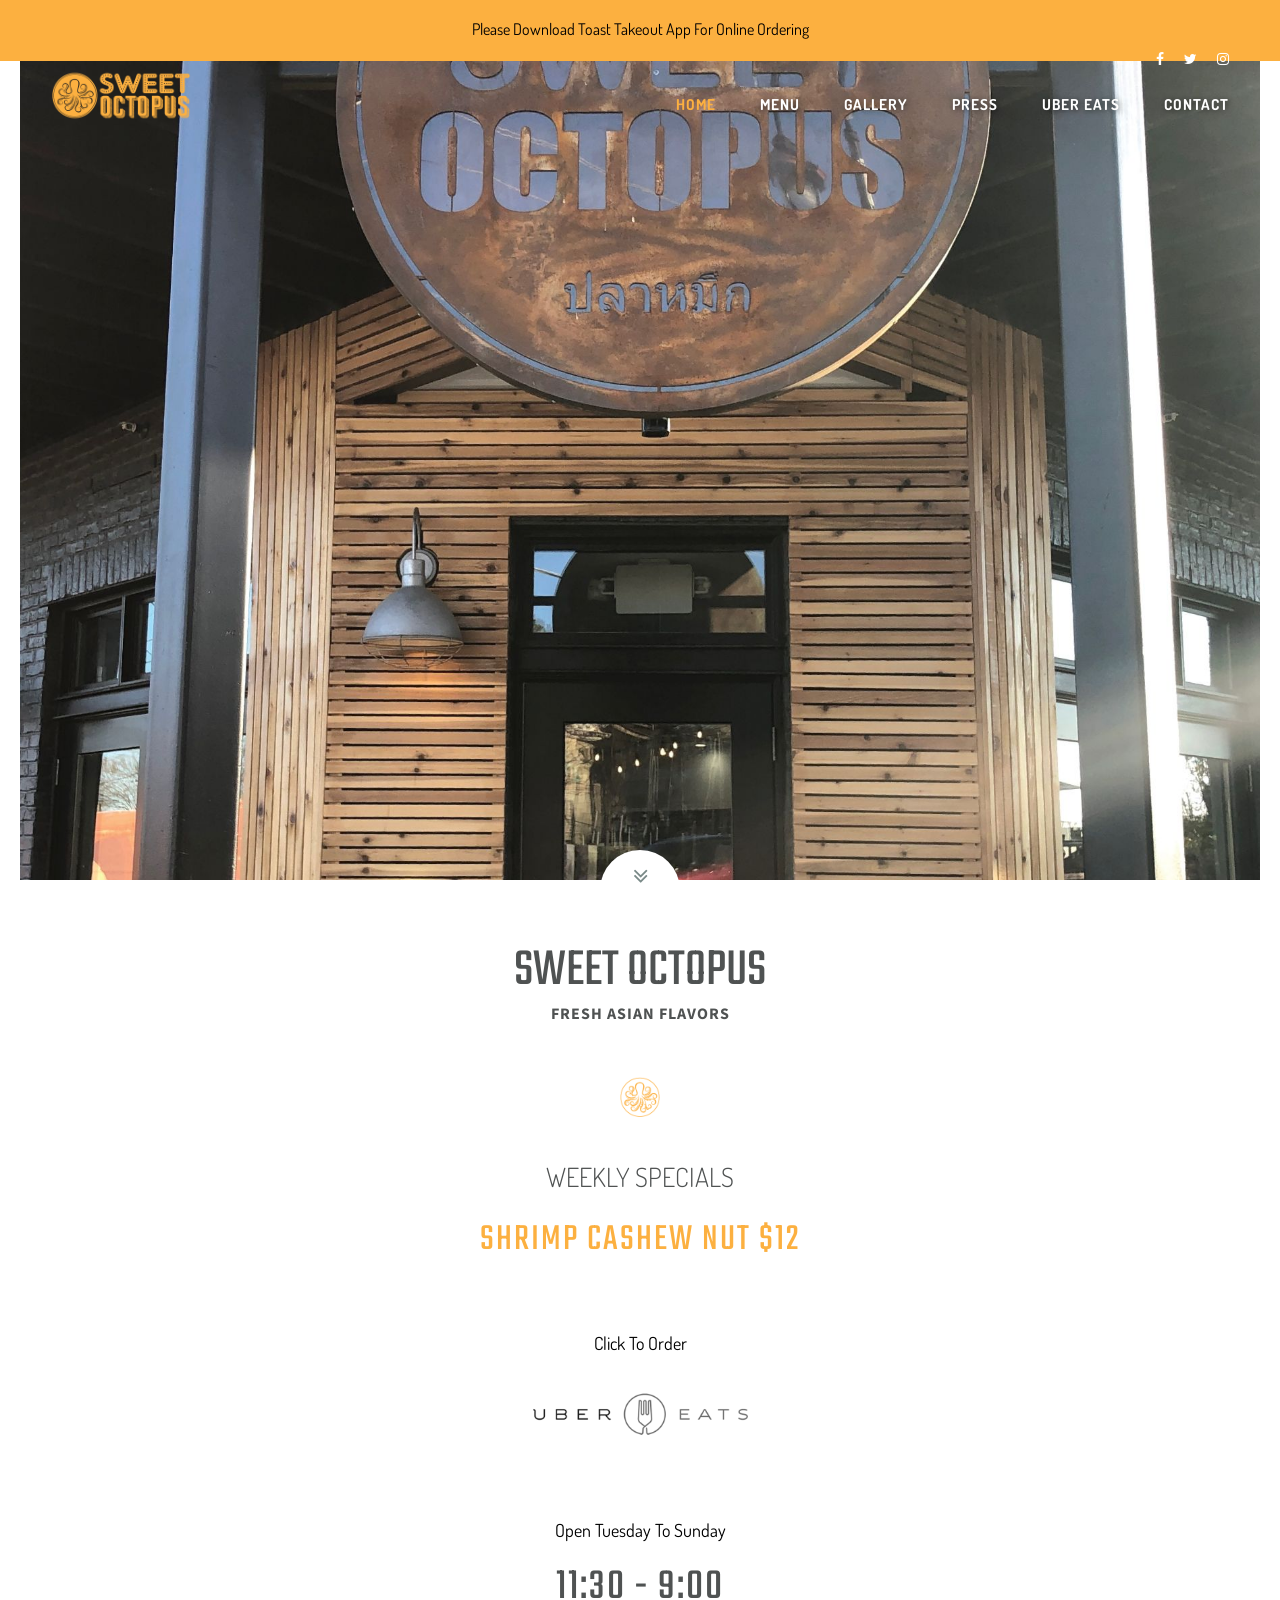
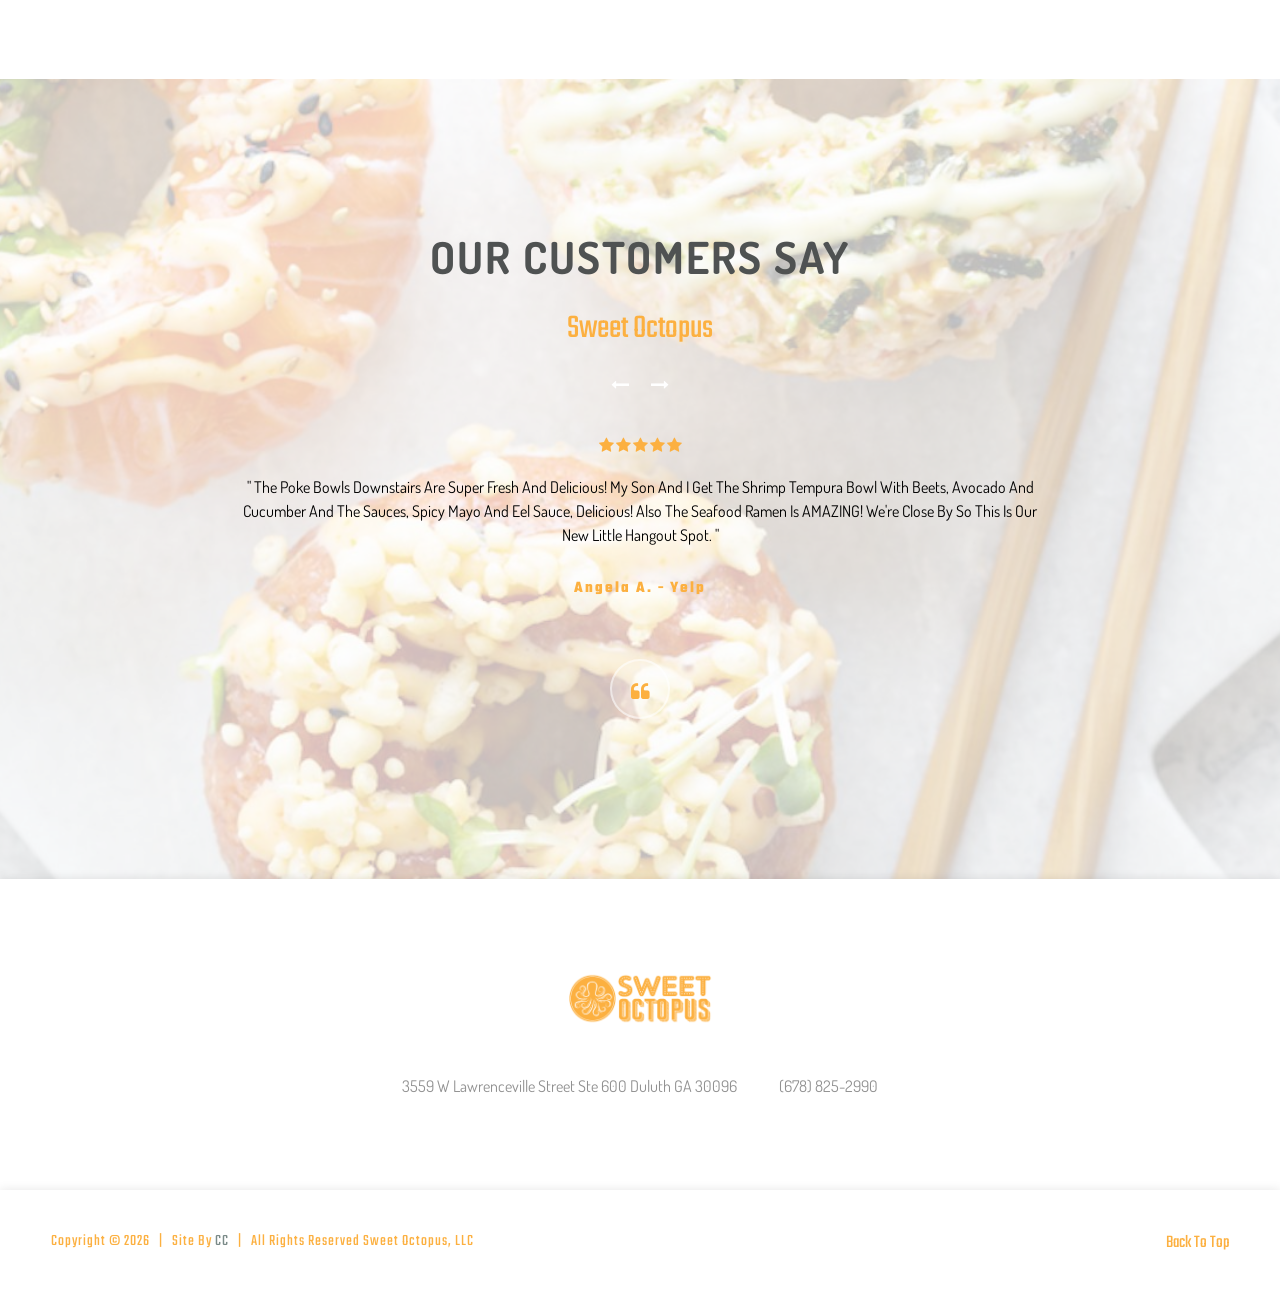
==== commit edb1e8c6: "ubereats" ====
--- a/index.html
+++ b/index.html
@@ -70,8 +70,9 @@
                                             <li><a href="sweetoctopus-ramen-menu.html">Delivery by UberEats </a></li>
                                         </ul>
                                     </li> -->
-                                    <!-- <li><a href="sweetoctopus-press.html">Press</a></li>
-                                    <li><a href="sweetoctopus-events.html">Events</a></li> -->
+                                    <li><a href="sweetoctopus-press.html">Press</a></li>
+                                    <li><a href="https://www.ubereats.com/en-US/atlanta/food-delivery/sweet-octopus/O3rUF9MOQ8qcrra0cXRZ0w">Uber Eats</a></li>
+                                    <!-- <li><a href="sweetoctopus-events.html">Events</a></li> -->
                                     <li><a href="contact.html">Contact</a></li>
 
                                 </ul>
@@ -133,43 +134,53 @@
                                         <div class="separator color-separator"></div>
                                         <br>
                                         <br>
-                                        <h4 class="decor-title">Weekly Specials</h4>
-                                        <h2>Feb 3 - Feb 9</h2>
+                                        <!-- <h4 class="decor-title">Weekly Specials</h4> -->
+                                        <h2>weekly specials</h2>
                                         <br>
 
                                         <div class="specials-title">
-                                            fried calamari $7
+                                            shrimp cashew nut $12
                                         </div>
                                         <!-- <p class="specials">
                                             famous Thai beef noodle soup, meat ball, rice noodle, bean sprout, garlic, scallions
                                         </p> -->
 
-                                        <div class="specials-title">
+                                        <!-- <div class="specials-title">
                                             spicy seafood $14
                                         </div>
 
                                         <div class="specials-title">
                                             seafood curry $14
-                                        </div>
-
-
-
-                                    </div>
-
-                                </div>
-
-                            </div>
-
-                            <br>
-                            <br>
-
-                            <div class="row">
-
-
-                            </div>
-                            <div class="row">
-                                <div class="col-md-12">
-                                    <h3 class="cc-heading">tuesday to sunday</h3>
+                                        </div> -->
+
+
+
+                                    </div>
+
+                                </div>
+
+                            </div>
+
+                            <br>
+                            <br>
+                            <br>
+
+                            <div class="row">
+
+                              <h3 class="cc-heading">click to order</h3>
+
+                              <div class="hp-logo-container">
+                                  <div class="img-hover-zoom--quick-zoom"><a href="https://www.ubereats.com/en-US/atlanta/food-delivery/sweet-octopus/O3rUF9MOQ8qcrra0cXRZ0w"><img src="images/gallery/ubereats-logo.png" class="hp-uber" alt="sweet octopus uber eats logo"></a></div>
+                              </div>
+
+
+                            </div>
+                            <br>
+                            <br>
+                            <br>
+                            <div class="row">
+                                <div class="col-md-12">
+                                    <h3 class="cc-heading">open tuesday to sunday</h3>
                                     <br>
                                     <div class="hours">
                                         11:30 - 9:00
--- a/css/style.css
+++ b/css/style.css
@@ -288,6 +288,21 @@
 	width:45%;
 	height:auto;
 }
+img.hp-uber {
+	width:20%;
+	height:auto;
+}
+
+.img-hover-zoom--quick-zoom img {
+  transform-origin: 0 0;
+  transition: transform .25s, visibility .25s ease-in;
+}
+
+/* The Transformation */
+.img-hover-zoom--quick-zoom:hover img {
+  transform: scale(1.05);
+}
+
 .hp-logo-container {
 	margin: 0 auto;
 
@@ -1150,7 +1165,7 @@
 	letter-spacing: 2px;
 	font-family: 'Teko', sans-serif;
 	color:#fcb040;
-	padding-top: 45px;
+	padding-top: 5px;
 
 }
 .big-number {
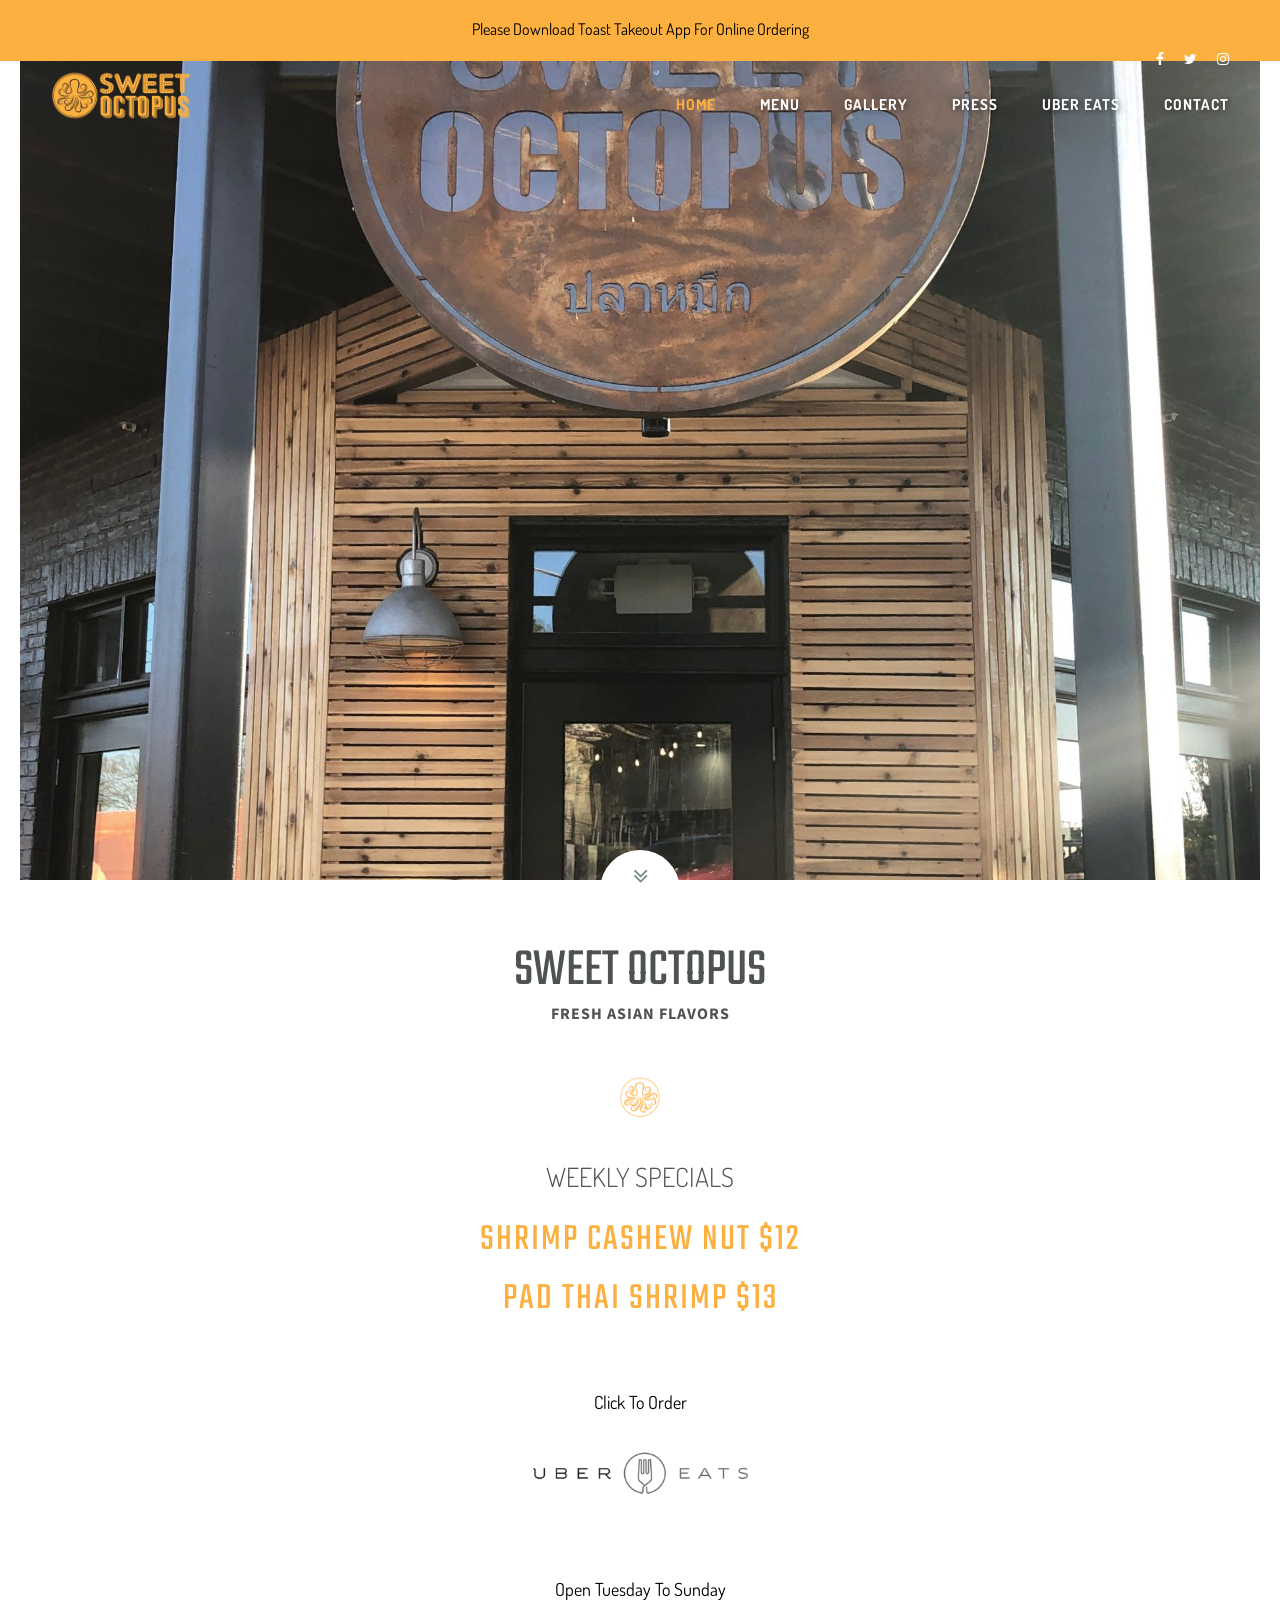
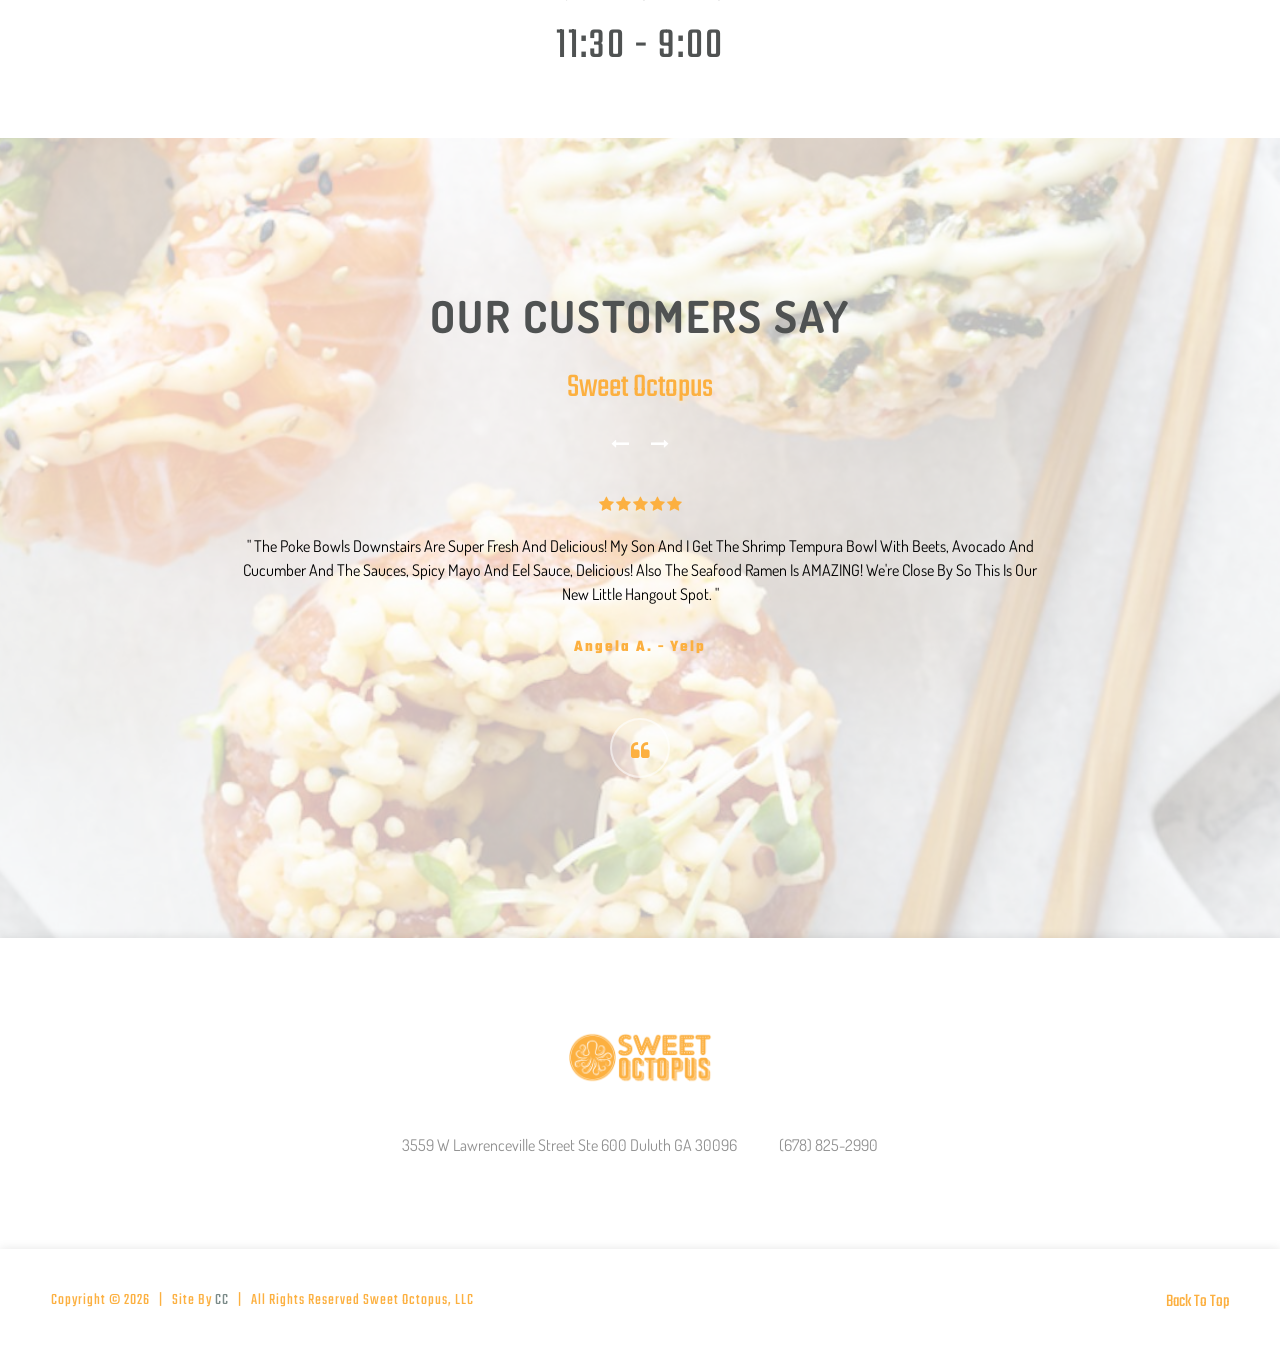
==== commit 2b09e455: "update specials and artilce" ====
--- a/index.html
+++ b/index.html
@@ -138,8 +138,13 @@
                                         <h2>weekly specials</h2>
                                         <br>
 
+
+
                                         <div class="specials-title">
                                             shrimp cashew nut $12
+                                        </div>
+                                        <div class="specials-title">
+                                            pad thai shrimp $13
                                         </div>
                                         <!-- <p class="specials">
                                             famous Thai beef noodle soup, meat ball, rice noodle, bean sprout, garlic, scallions
--- a/css/style.css
+++ b/css/style.css
@@ -293,6 +293,14 @@
 	height:auto;
 }
 
+@media only screen and  (max-width: 756px) {
+	img.hp-uber {
+		width:55%;
+		height:auto;
+	}
+
+}
+
 .img-hover-zoom--quick-zoom img {
   transform-origin: 0 0;
   transition: transform .25s, visibility .25s ease-in;
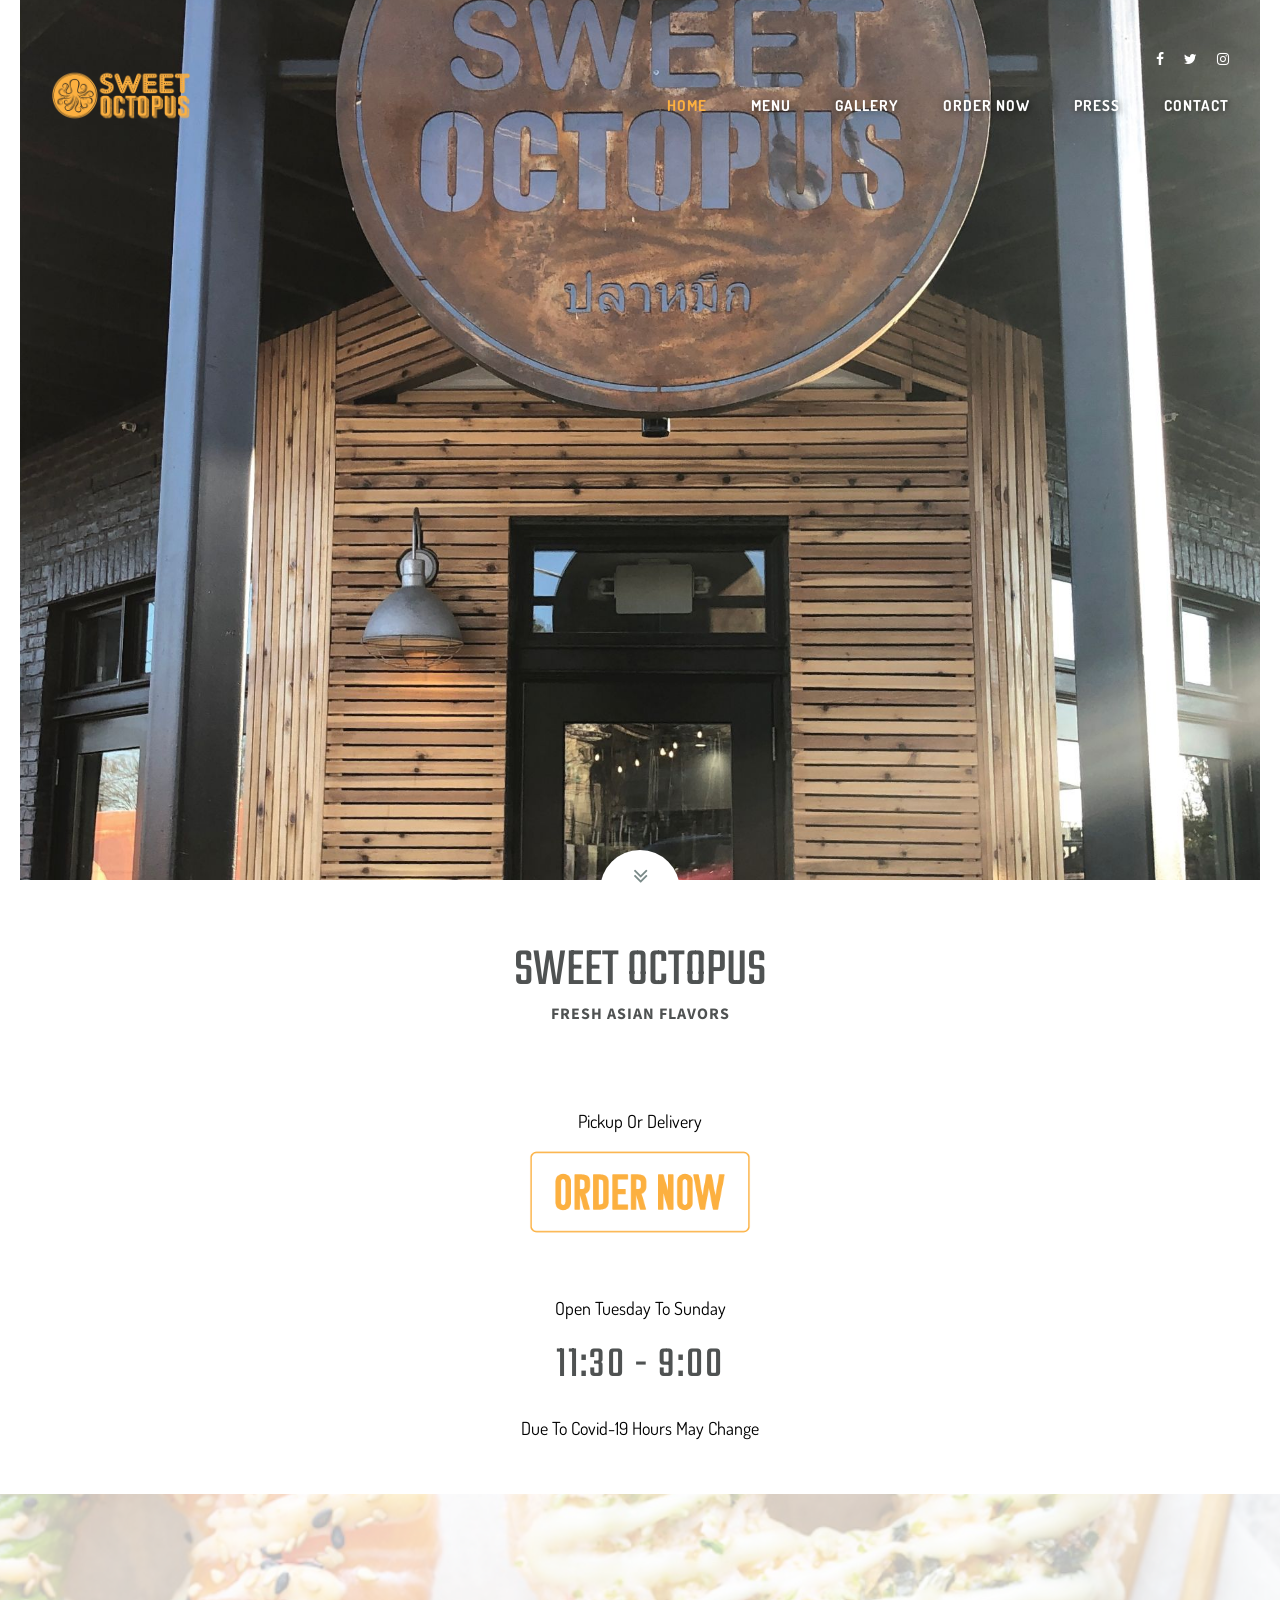
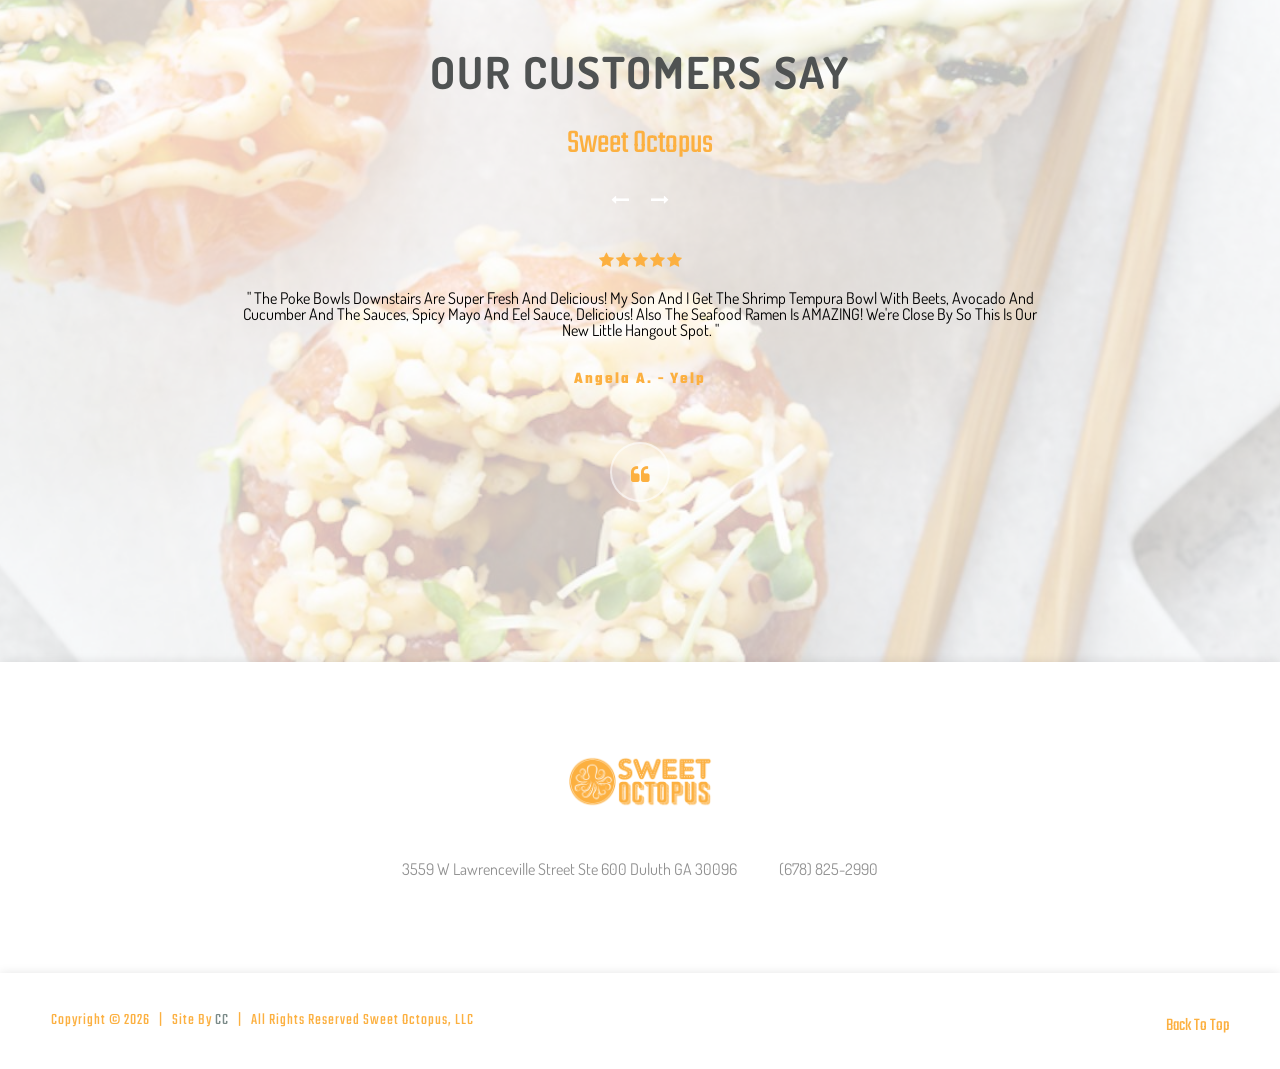
==== commit 0e36f4cd: "revised menu and order online" ====
--- a/index.html
+++ b/index.html
@@ -33,6 +33,9 @@
 
             <header>
                 <div class="header-inner">
+                  <!-- <div class="notification-bottom">
+                    <p class="notification-text"><a href="https://chameleoncollabo.com">Order Online - Pickup or Delivery</a></p>
+                  </div> -->
                     <div class="container">
                         <!--navigation social links-->
                         <div class="nav-social">
@@ -57,21 +60,17 @@
                                     <li><a href="#">Menu</a>
                                         <!-- Drop down -->
                                         <ul>
+                                            <li><a href="sweetoctopus-thai-menu.html">Thai Menu </a></li>
                                             <li><a href="sweetoctopus-poke-menu.html">Poke Menu </a></li>
                                             <li><a href="sweetoctopus-ramen-menu.html">Ramen Menu </a></li>
-                                            <li><a href="sweetoctopus-thai-menu.html">Thai Menu </a></li>
+                                            <li><a href="sweetoctopus-empanada-menu.html">Empanada Menu </a></li>
+                                            <li><a href="sweetoctopus-boba-menu.html">Boba Menu </a></li>
                                             <li><a href="sweetoctopus-bar-menu.html">Bar Menu </a></li>
                                         </ul>
                                     </li>
                                     <li><a href="gallery.html">Gallery</a></li>
-                                    <!-- <li><a href="#">Online Order</a>
-                                        <ul>
-                                            <li><a href="sweetoctopus-poke-menu.html">Curbside Pickup </a></li>
-                                            <li><a href="sweetoctopus-ramen-menu.html">Delivery by UberEats </a></li>
-                                        </ul>
-                                    </li> -->
+                                    <li><a href="https://www.toasttab.com/sweet-octopus/v3">Order Now</a></li>
                                     <li><a href="sweetoctopus-press.html">Press</a></li>
-                                    <li><a href="https://www.ubereats.com/en-US/atlanta/food-delivery/sweet-octopus/O3rUF9MOQ8qcrra0cXRZ0w">Uber Eats</a></li>
                                     <!-- <li><a href="sweetoctopus-events.html">Events</a></li> -->
                                     <li><a href="contact.html">Contact</a></li>
 
@@ -81,6 +80,7 @@
                     </div>
                 </div>
             </header>
+
             <!--header end-->
             <!--=============== wrapper ===============-->
             <div id="wrapper">
@@ -127,55 +127,19 @@
                                         <h1>Sweet Octopus</h1>
                                         <h4 class="decor-title">fresh asian flavors</h4>
                                     </div>
-
-                                </div>
-                                <div class="col-md-12">
-                                    <div class="section-title">
-                                        <div class="separator color-separator"></div>
-                                        <br>
-                                        <br>
-                                        <!-- <h4 class="decor-title">Weekly Specials</h4> -->
-                                        <h2>weekly specials</h2>
-                                        <br>
-
-
-
-                                        <div class="specials-title">
-                                            shrimp cashew nut $12
-                                        </div>
-                                        <div class="specials-title">
-                                            pad thai shrimp $13
-                                        </div>
-                                        <!-- <p class="specials">
-                                            famous Thai beef noodle soup, meat ball, rice noodle, bean sprout, garlic, scallions
-                                        </p> -->
-
-                                        <!-- <div class="specials-title">
-                                            spicy seafood $14
-                                        </div>
-
-                                        <div class="specials-title">
-                                            seafood curry $14
-                                        </div> -->
-
-
-
-                                    </div>
-
-                                </div>
-
-                            </div>
-
-                            <br>
-                            <br>
-                            <br>
-
-                            <div class="row">
-
-                              <h3 class="cc-heading">click to order</h3>
+                                </div>
+                            </div>
+
+                            <br>
+                            <br>
+                            <br>
+
+                            <div class="row">
+
+                              <h3 class="cc-heading">Pickup Or Delivery</h3>
 
                               <div class="hp-logo-container">
-                                  <div class="img-hover-zoom--quick-zoom"><a href="https://www.ubereats.com/en-US/atlanta/food-delivery/sweet-octopus/O3rUF9MOQ8qcrra0cXRZ0w"><img src="images/gallery/ubereats-logo.png" class="hp-uber" alt="sweet octopus uber eats logo"></a></div>
+                                  <div class="img-hover-zoom--quick-zoom"><a href="#"><img src="images/gallery/sweet-octopus-order-now.png" class="hp-uber" alt="sweet octopus toast online order"></a></div>
                               </div>
 
 
@@ -190,6 +154,8 @@
                                     <div class="hours">
                                         11:30 - 9:00
                                     </div>
+                                    <h3 class="cc-heading">Due to covid-19 Hours may change</h3>
+                                    <br>
                                 </div>
 
                             </div>
@@ -272,12 +238,11 @@
                         </div>
                     </section>
                     <!--section end-->
+
                 </div>
                 <!--content end-->
 
-                <div class="notification-bottom">
-                  <p class="notification-text">Please Download Toast Takeout app for Online Ordering</p>
-                </div>
+
 
 
                 <!--=============== footer ===============-->
--- a/css/style.css
+++ b/css/style.css
@@ -88,7 +88,7 @@
 p {
 	text-align:left;
 	font-size:16px;
-	line-height:24px;
+	line-height:16px;
 	padding-bottom:10px;
 	color:#7a8a88;
 	text-transform: capitalize;
@@ -217,7 +217,8 @@
 }
 .notification-text {
 	text-align: center;
-	color: black;
+	font-size: 12px;
+	text-transform: uppercase;
 }
 
 .notification-close {
@@ -607,7 +608,7 @@
 }
 nav li a {
 	float: left;
-	line-height: 1;
+	line-height: 1.25;
 	font-size: 15px;
 	font-weight: 700;
 	text-transform: uppercase;
@@ -616,6 +617,7 @@
 	text-shadow: 1px 1px 6px rgba(0, 0, 0, 0.65);
 	top:0;
 	position:relative;
+	text-align: left;
 	font-family: 'Dosis', sans-serif;
 	-webkit-transition: all 100ms linear;
     -moz-transition: all 100ms linear;
@@ -1339,7 +1341,7 @@
 	display: table-cell;
 	white-space: nowrap;
 	width: 10%;
-	line-height:15px;
+	line-height:40px;
 	text-align:left;
 	text-transform: capitalize;
 	color: #4f5252;
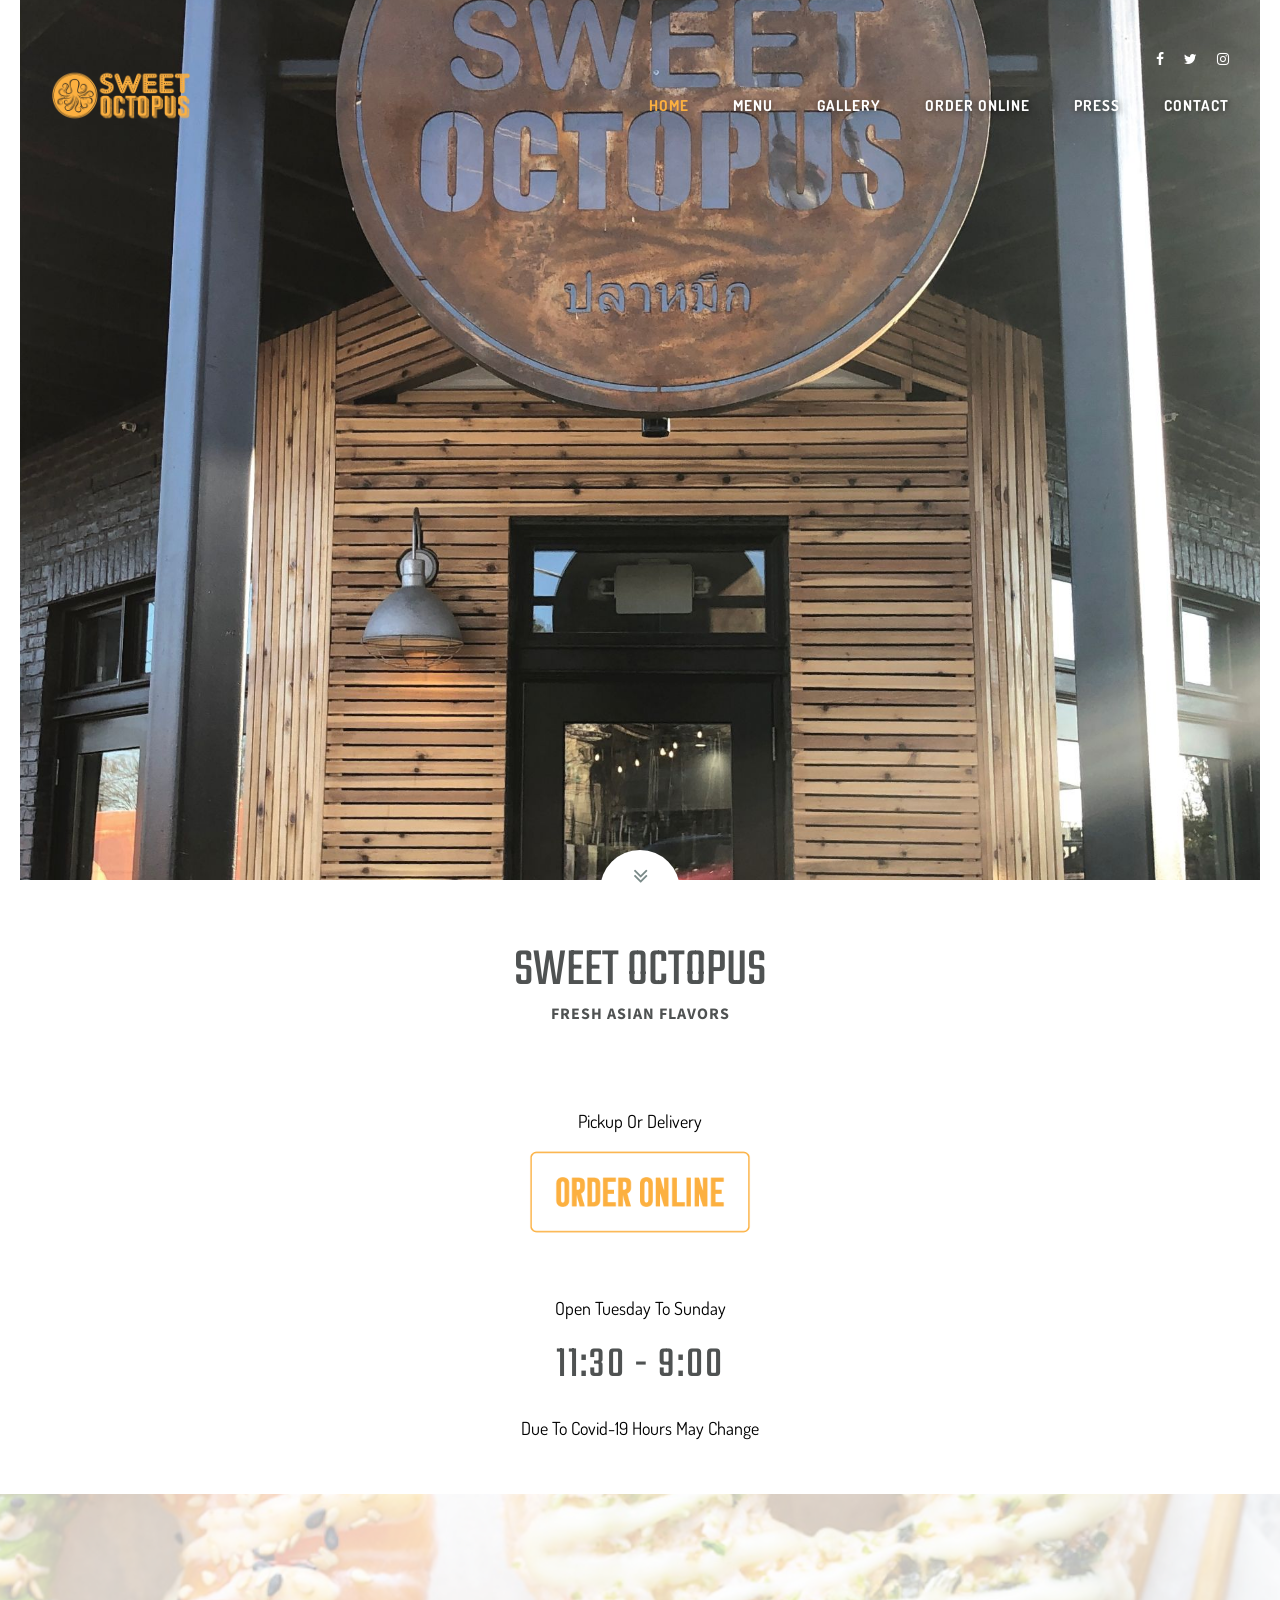
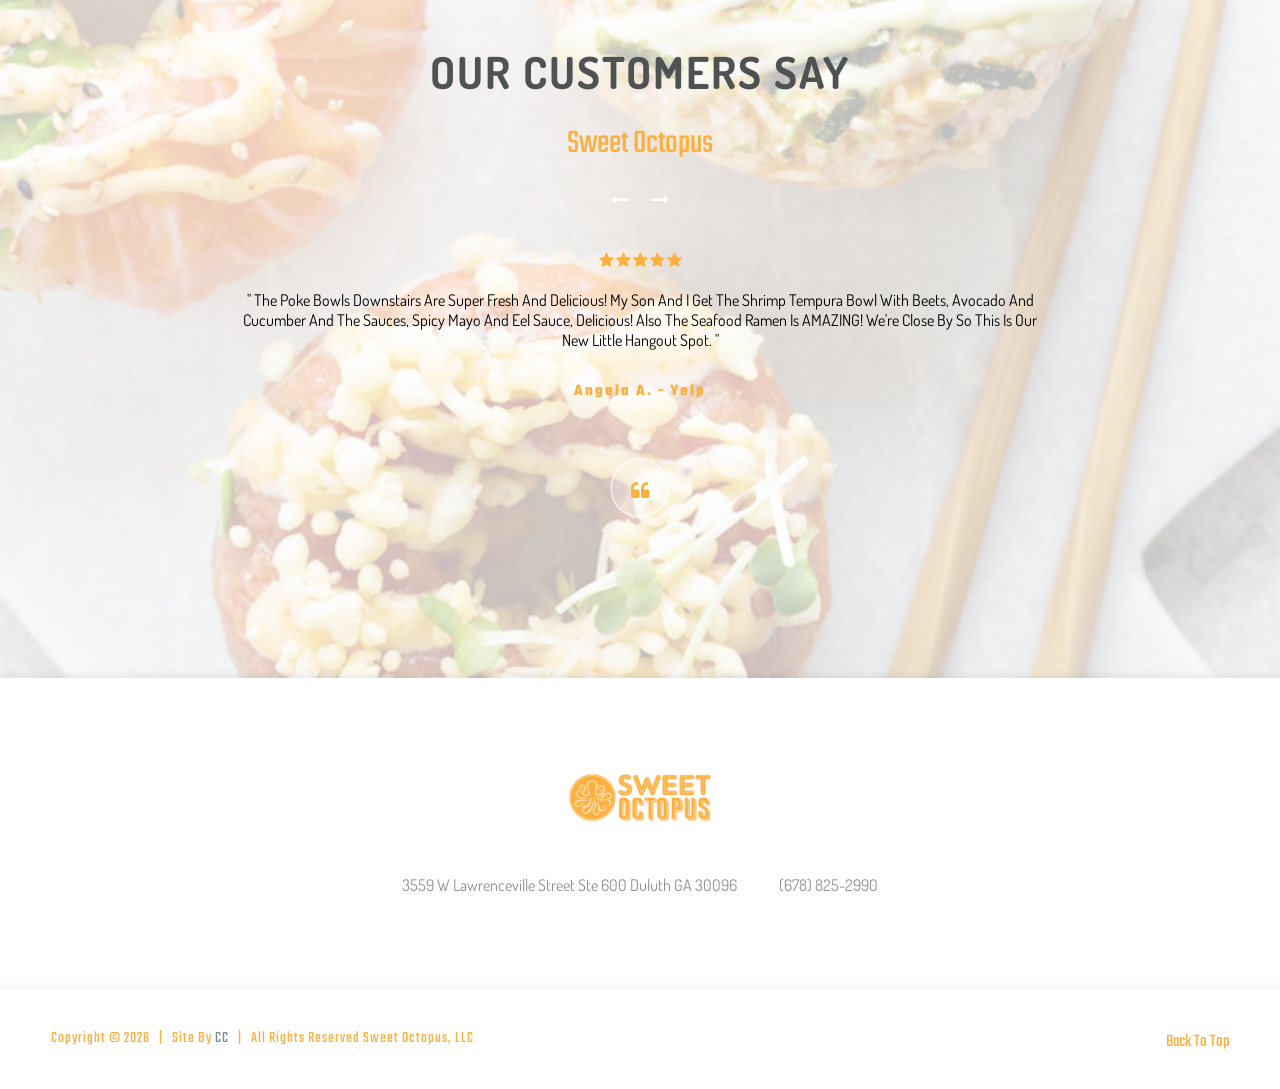
==== commit 1a2698aa: "edits'" ====
--- a/index.html
+++ b/index.html
@@ -69,7 +69,7 @@
                                         </ul>
                                     </li>
                                     <li><a href="gallery.html">Gallery</a></li>
-                                    <li><a href="https://www.toasttab.com/sweet-octopus/v3">Order Now</a></li>
+                                    <li><a href="https://www.toasttab.com/sweet-octopus/v3">Order Online</a></li>
                                     <li><a href="sweetoctopus-press.html">Press</a></li>
                                     <!-- <li><a href="sweetoctopus-events.html">Events</a></li> -->
                                     <li><a href="contact.html">Contact</a></li>
@@ -139,7 +139,7 @@
                               <h3 class="cc-heading">Pickup Or Delivery</h3>
 
                               <div class="hp-logo-container">
-                                  <div class="img-hover-zoom--quick-zoom"><a href="#"><img src="images/gallery/sweet-octopus-order-now.png" class="hp-uber" alt="sweet octopus toast online order"></a></div>
+                                  <div class="img-hover-zoom--quick-zoom"><a href="https://www.toasttab.com/sweet-octopus/v3"><img src="images/gallery/sweet-octopus-order-now.png" class="hp-uber" alt="sweet octopus toast online order"></a></div>
                               </div>
 
 
--- a/css/style.css
+++ b/css/style.css
@@ -88,7 +88,7 @@
 p {
 	text-align:left;
 	font-size:16px;
-	line-height:16px;
+	line-height:20px;
 	padding-bottom:10px;
 	color:#7a8a88;
 	text-transform: capitalize;
@@ -112,6 +112,9 @@
 	font-family: Georgia, "Times New Roman", Times, serif;
 	font-style:italic;
 	color:#494949;
+}
+strong {
+	color: black;
 }
 /* ---------Page preload--------------------------------------*/
 .loader {
@@ -3126,3 +3129,8 @@
 	background-position:center;
 }
 }
+.gf-logo {
+	width: 14px;
+	margin-bottom: 12px;
+	margin-right: 4px;
+}
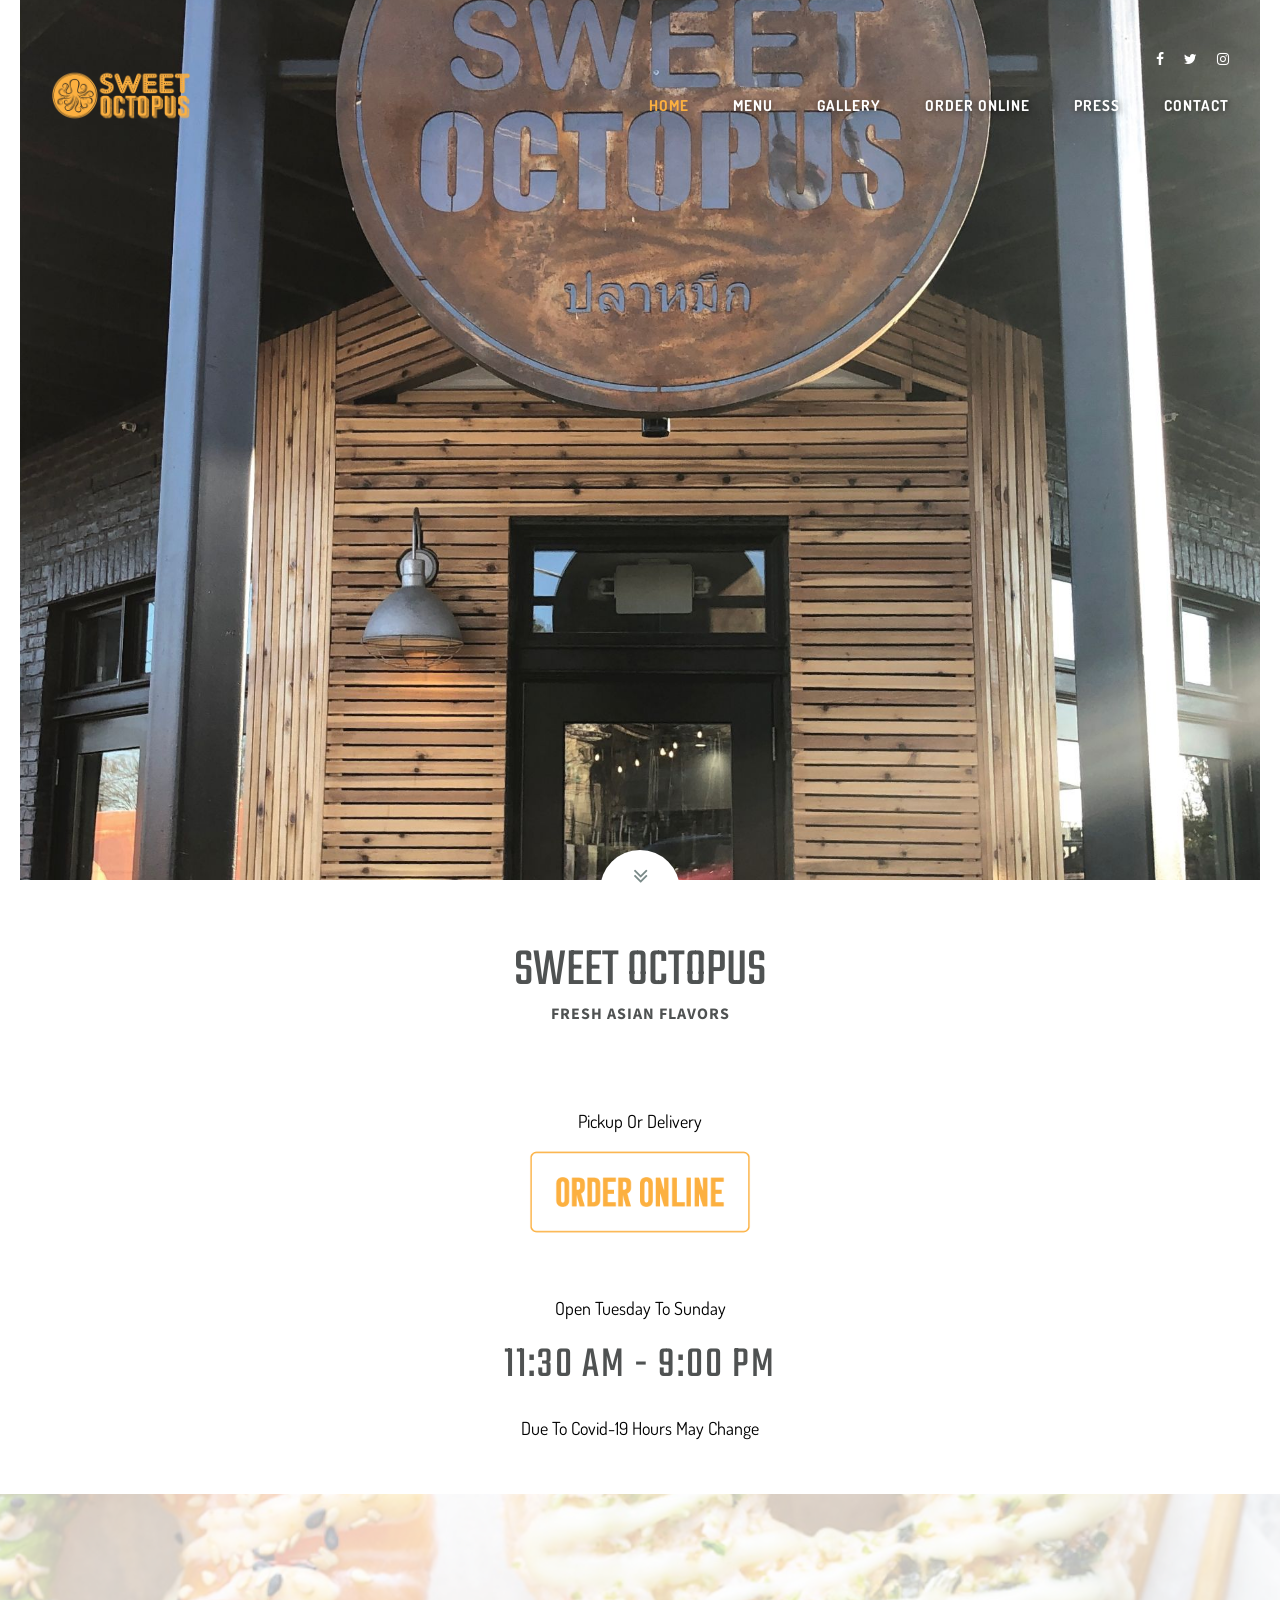
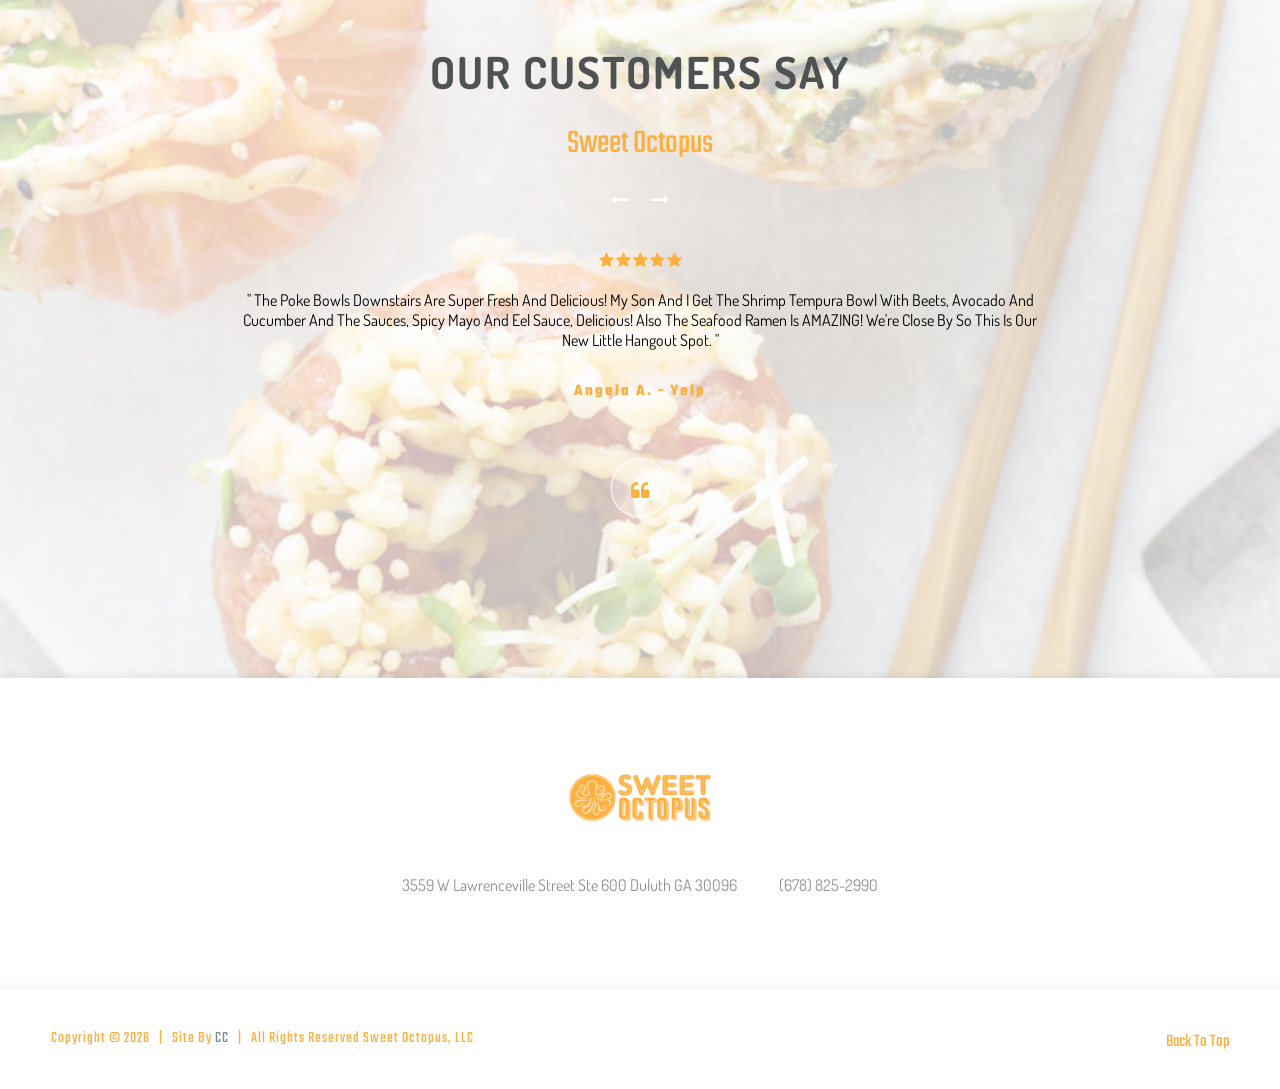
==== commit 38def617: "finals" ====
--- a/index.html
+++ b/index.html
@@ -152,7 +152,7 @@
                                     <h3 class="cc-heading">open tuesday to sunday</h3>
                                     <br>
                                     <div class="hours">
-                                        11:30 - 9:00
+                                        11:30 am - 9:00 pm
                                     </div>
                                     <h3 class="cc-heading">Due to covid-19 Hours may change</h3>
                                     <br>
